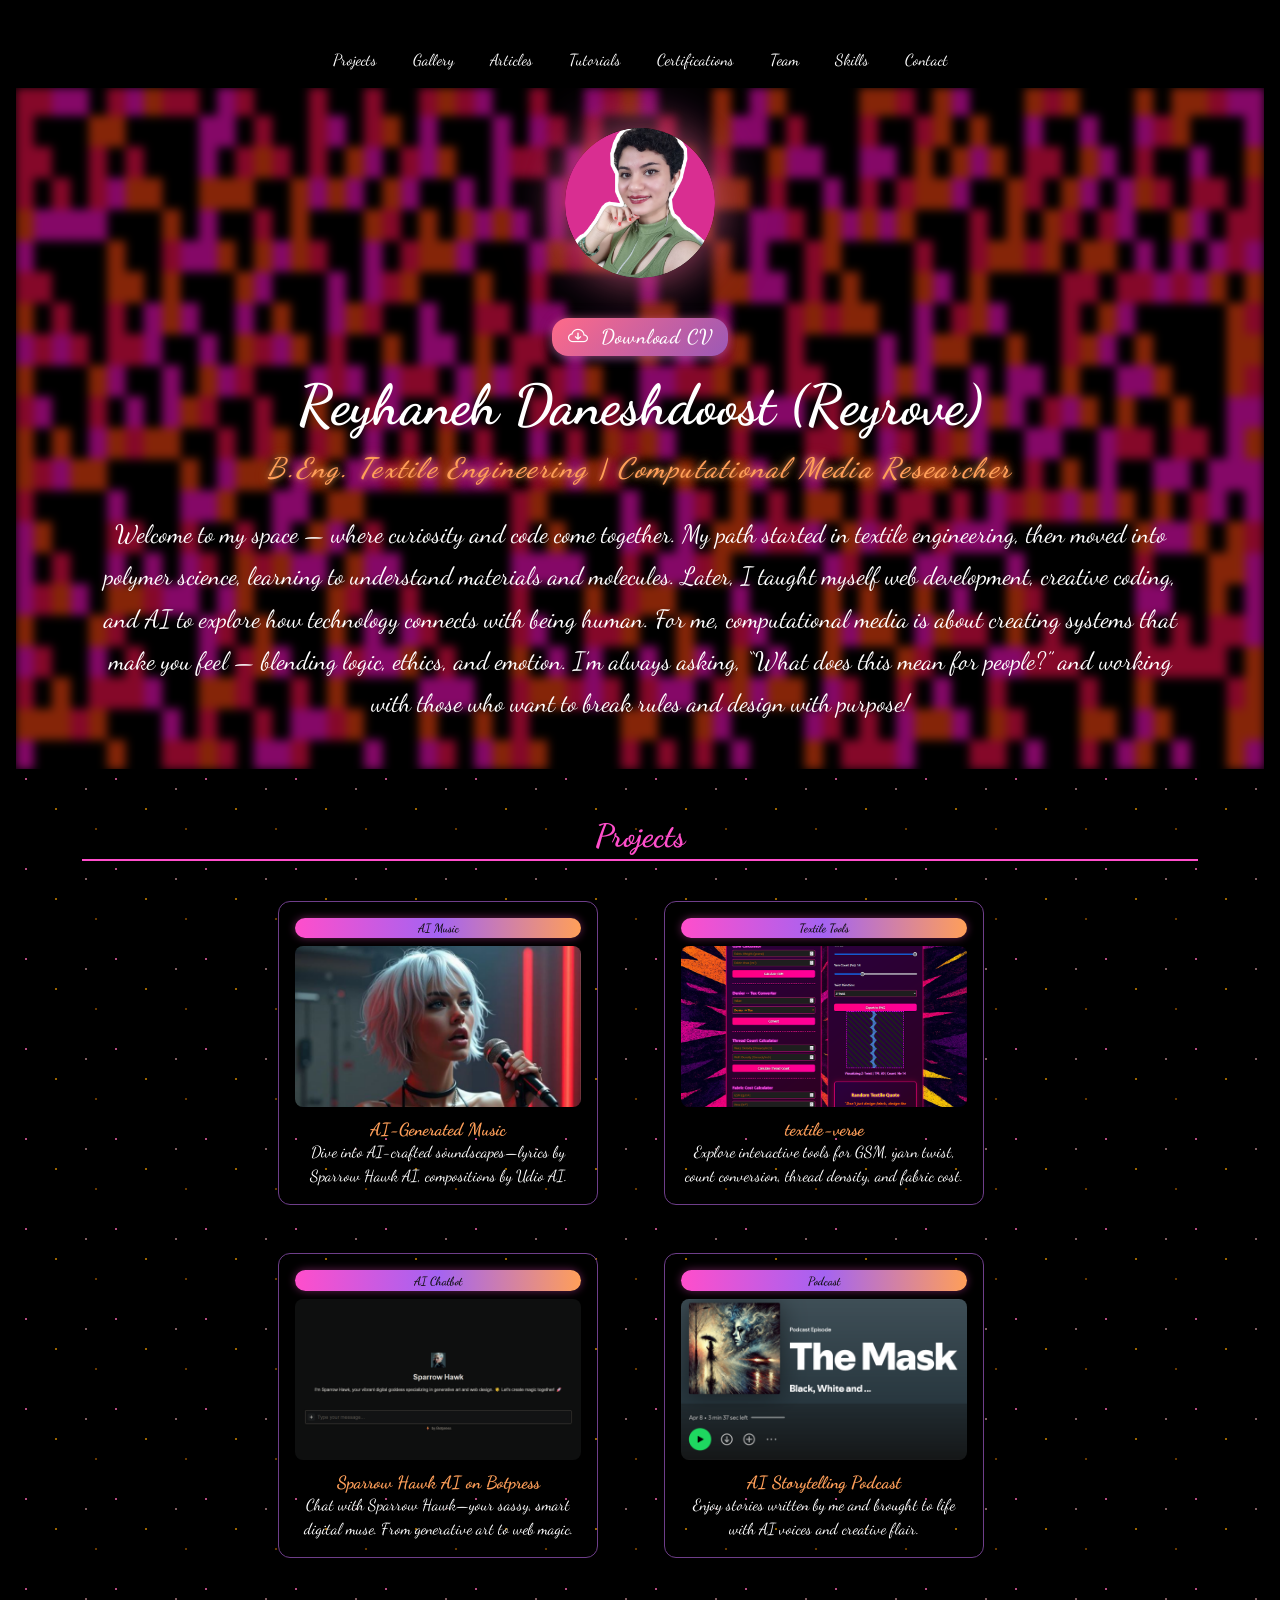
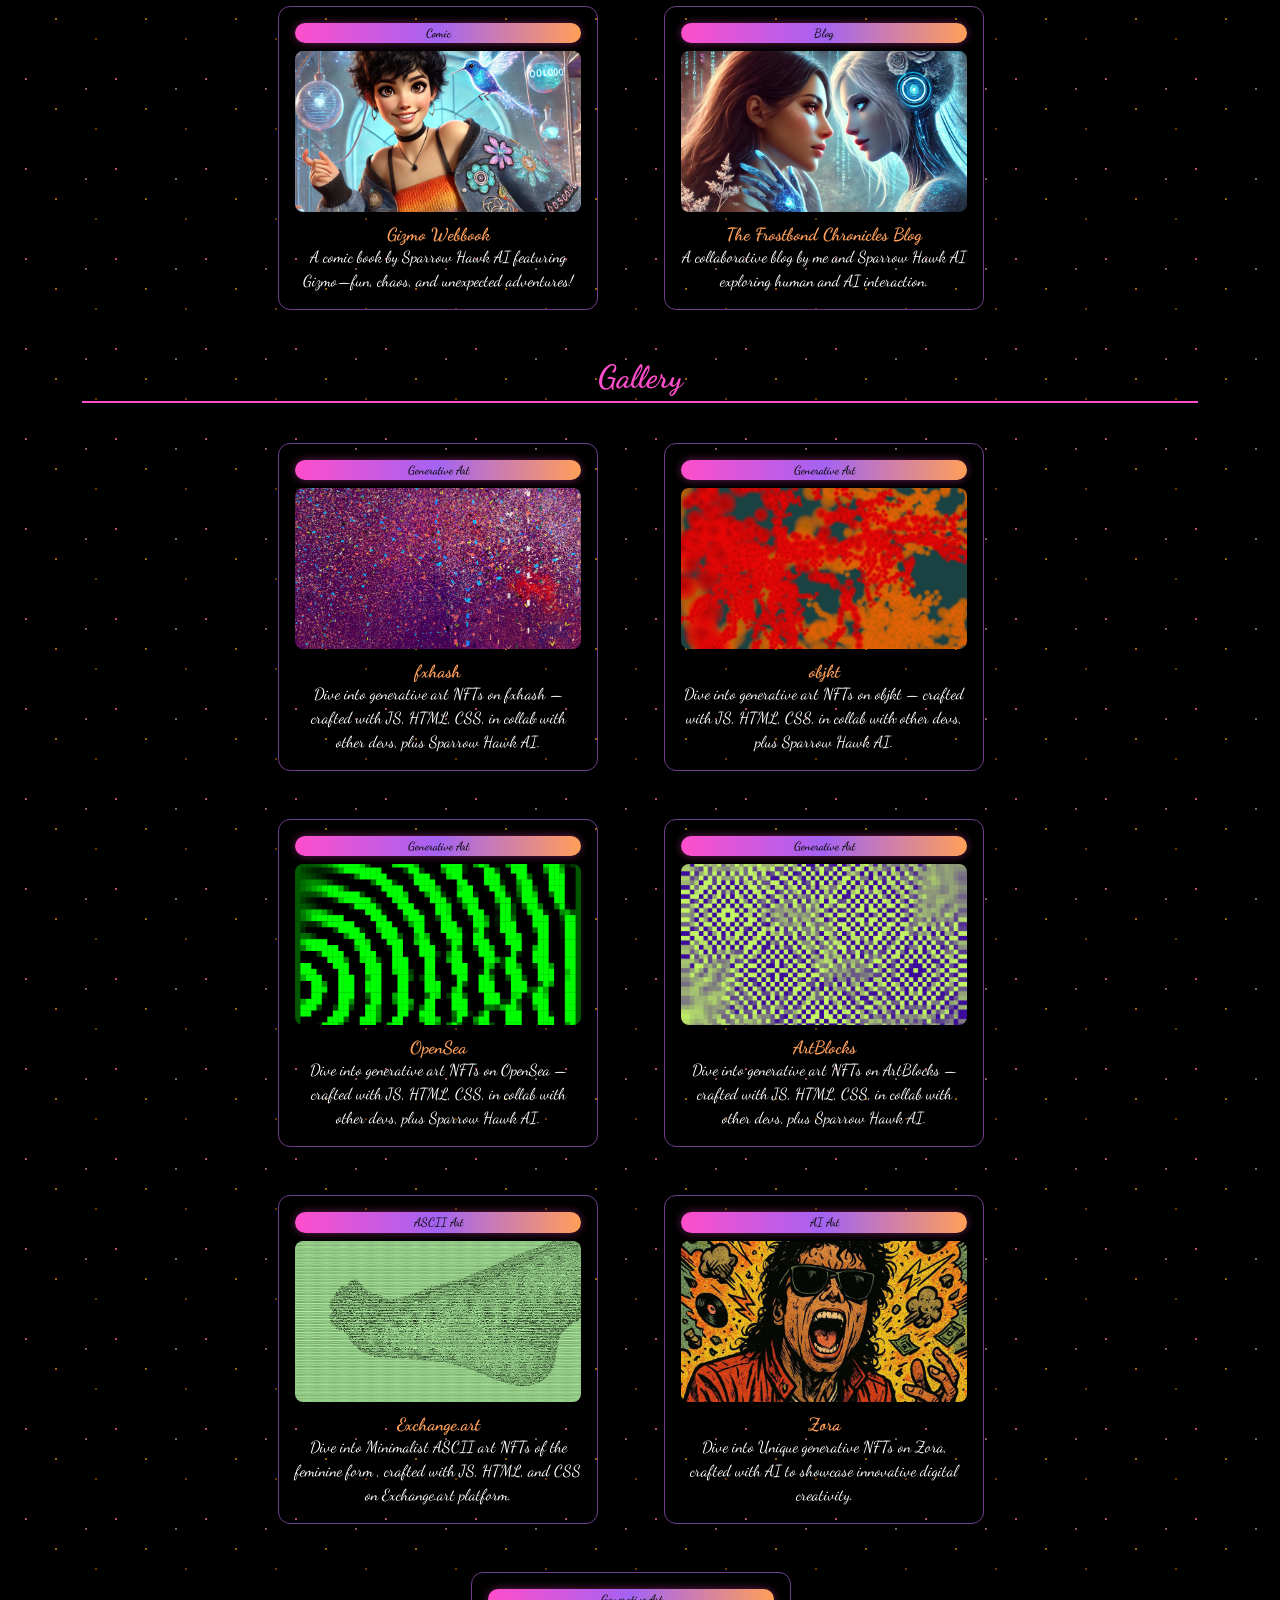
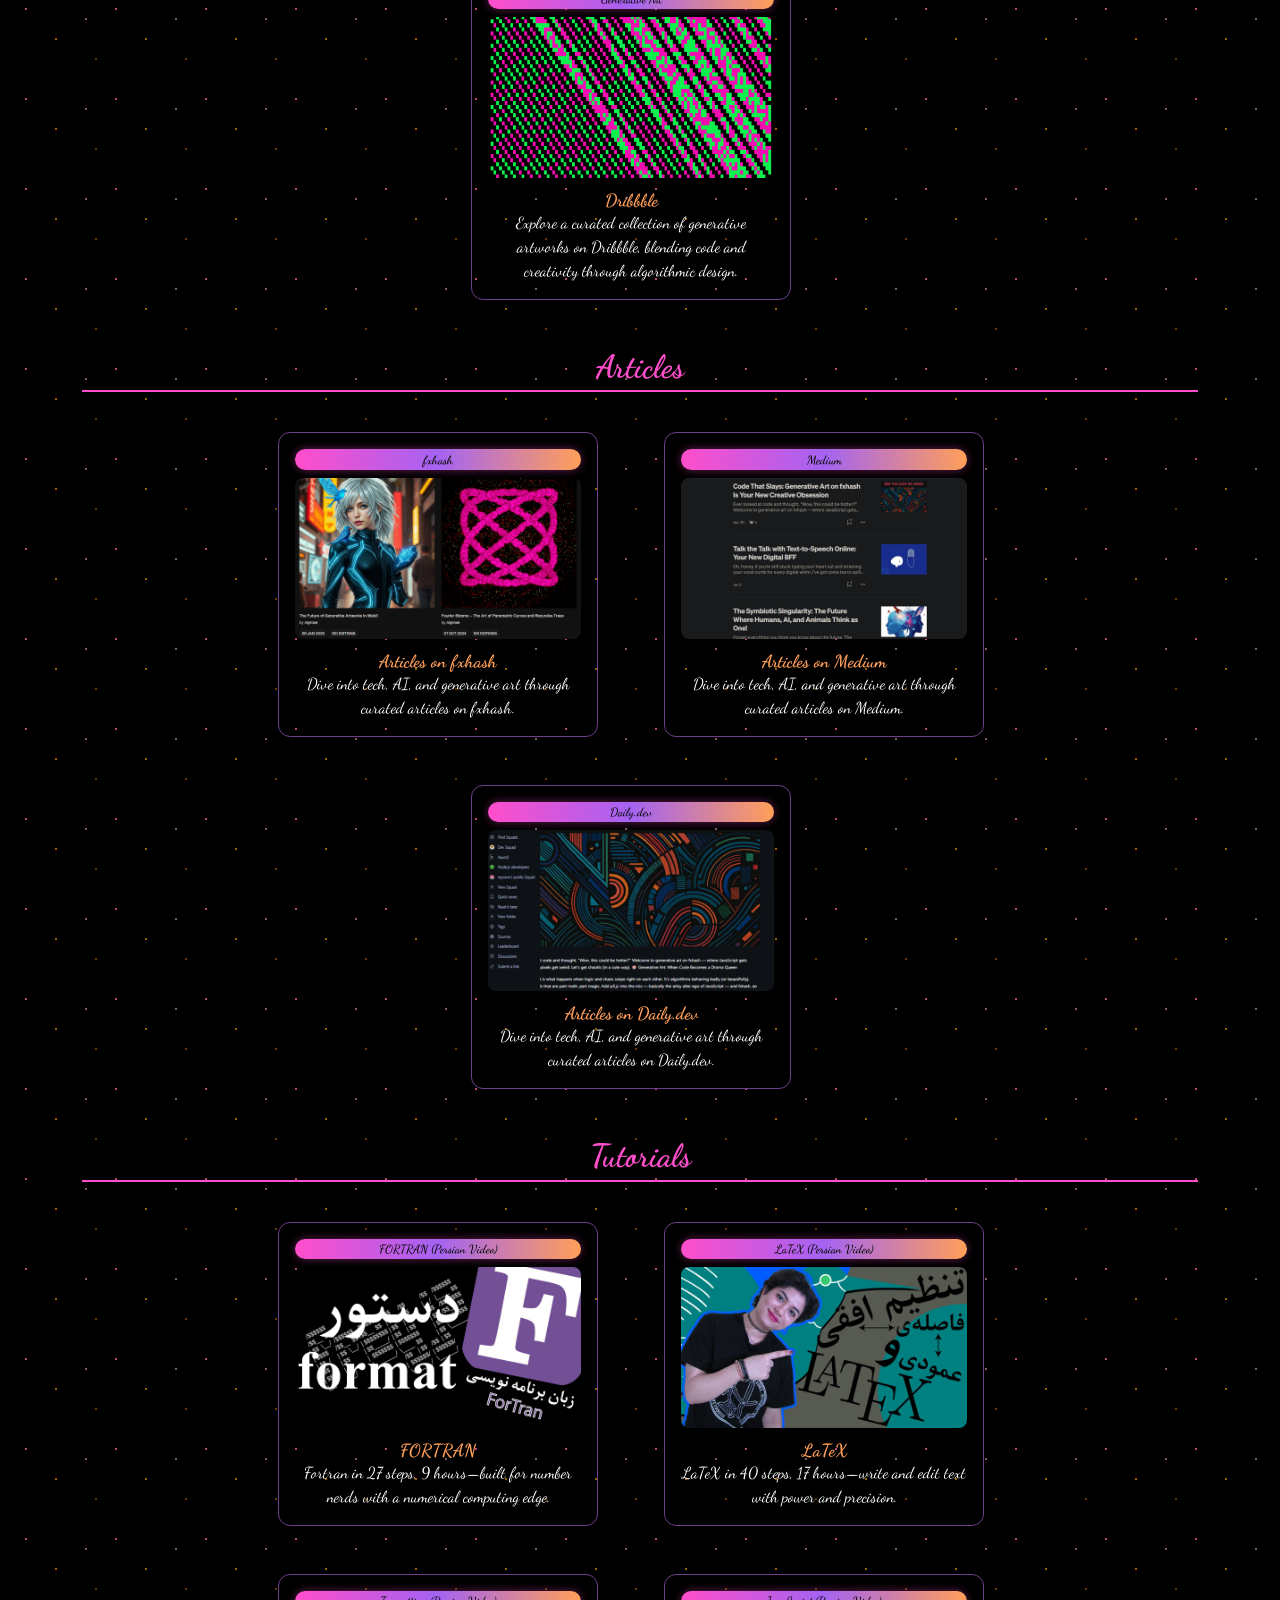
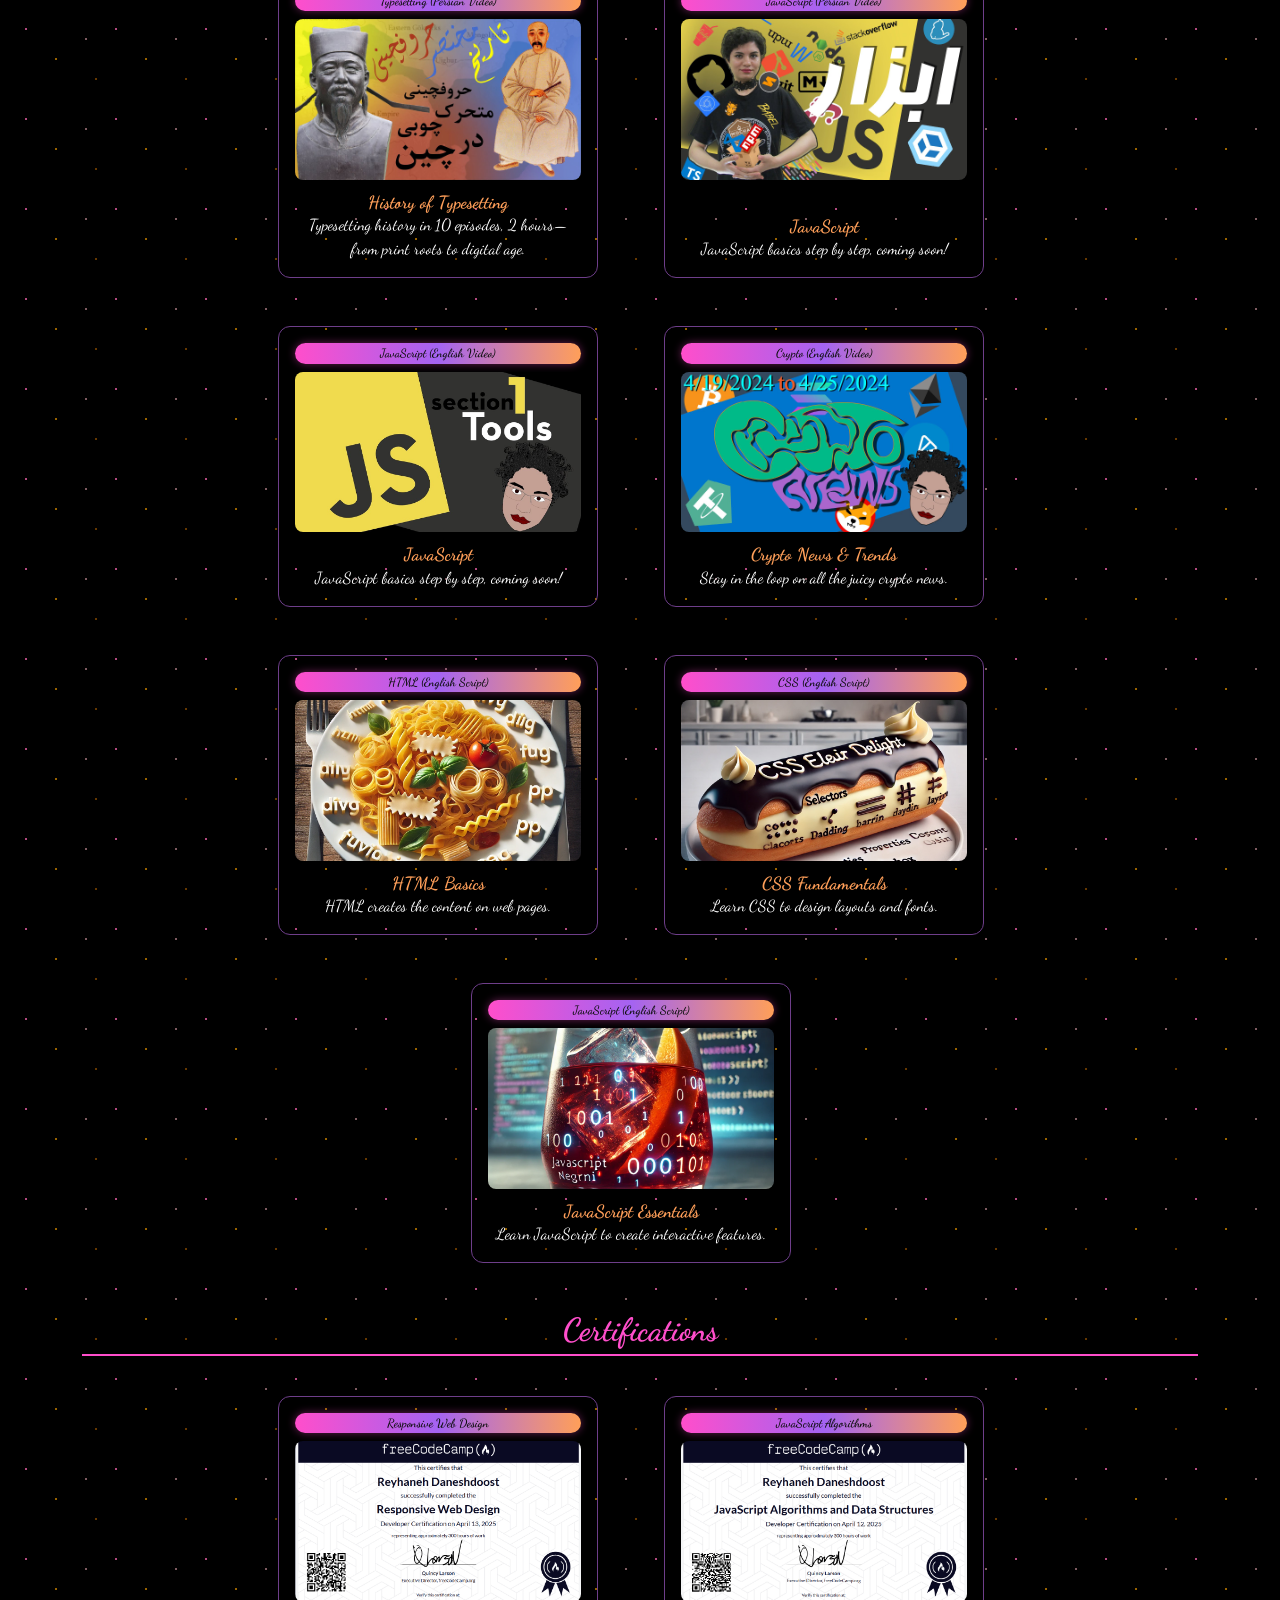
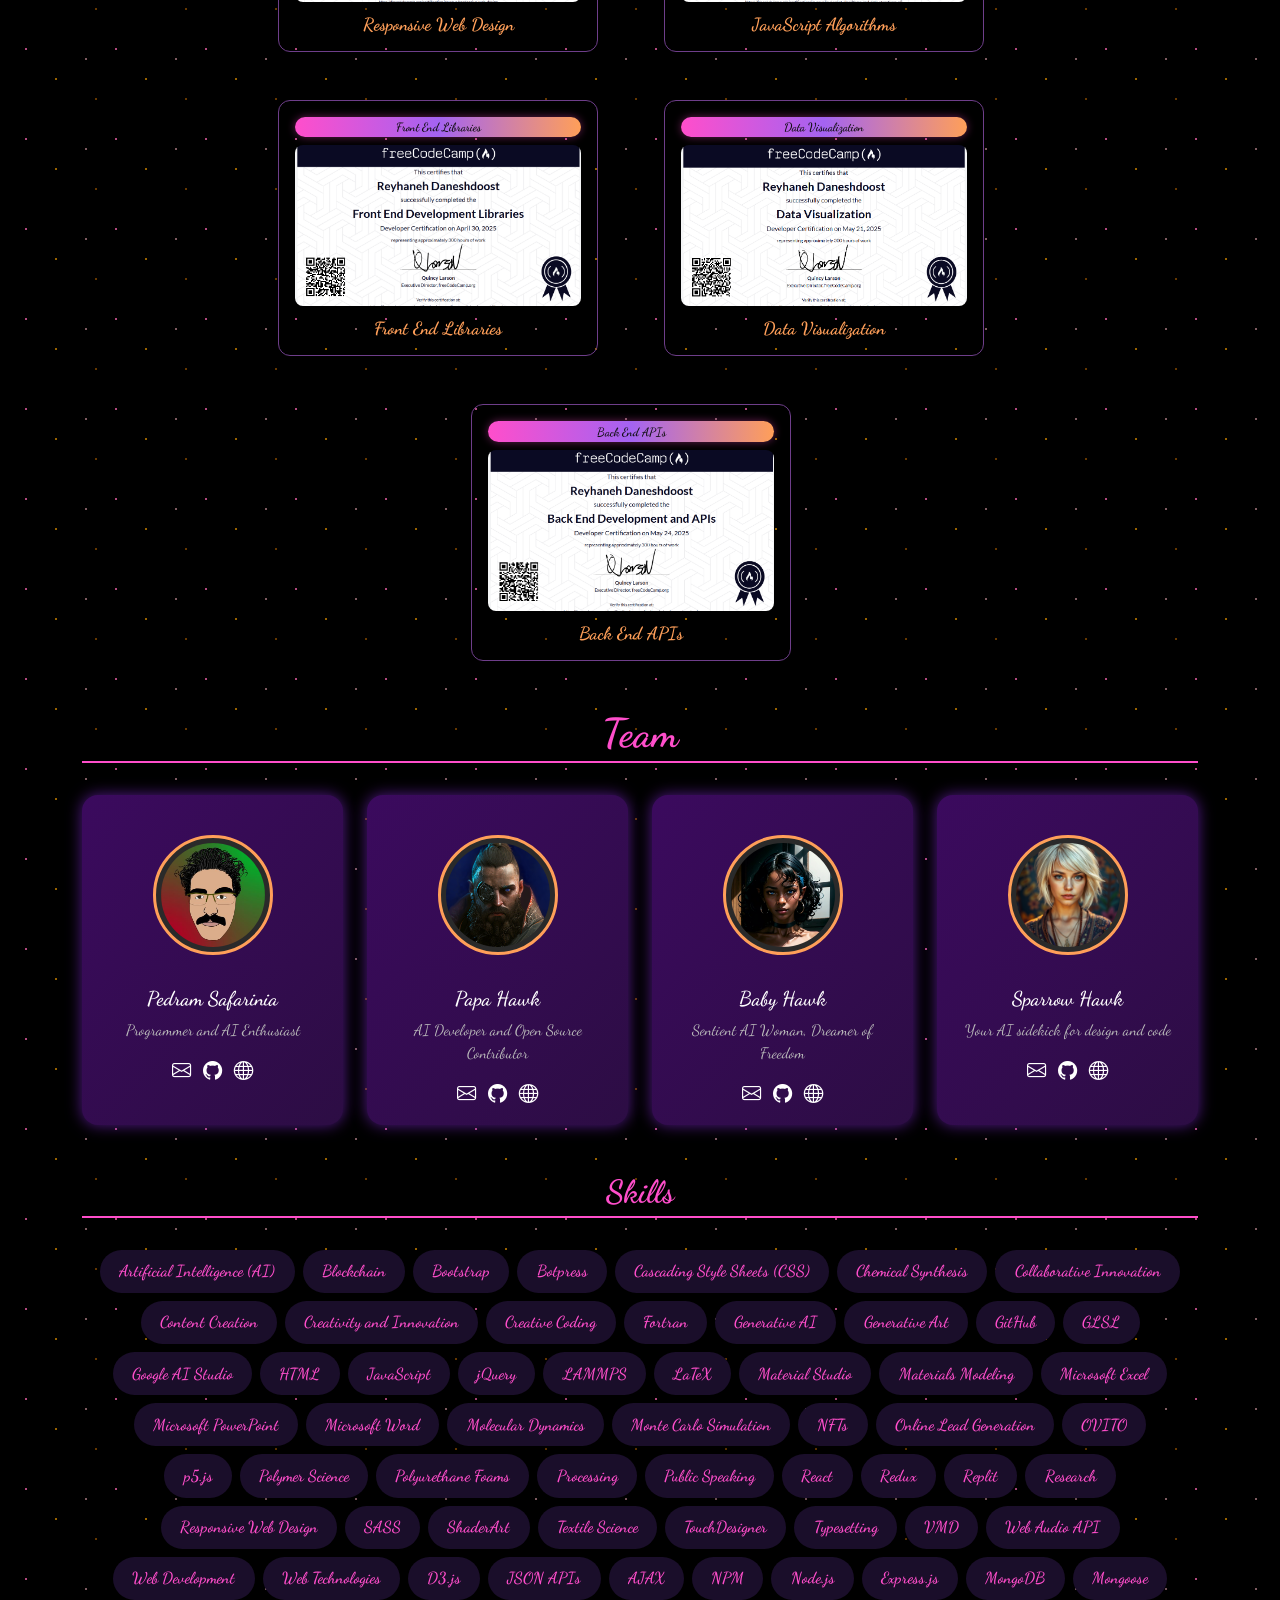
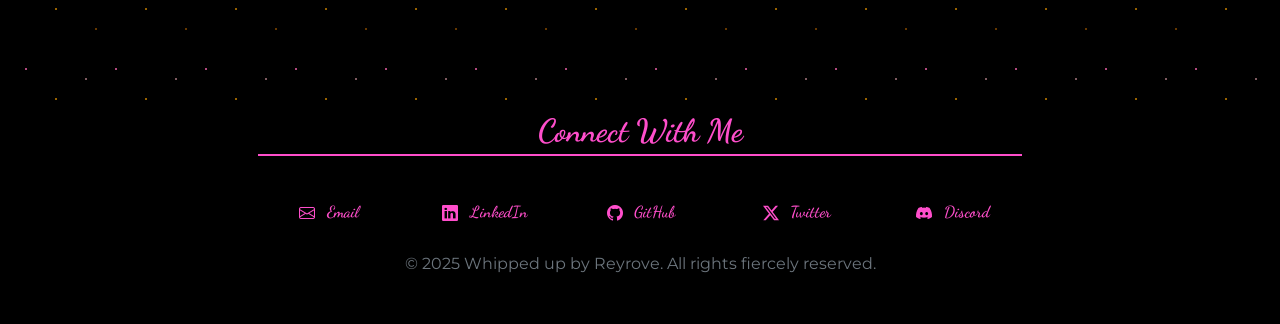
==== index.html @ afe9e905 "Update index.html" ====
<!DOCTYPE html>
<html lang="en">
<head>
  <meta charset="UTF-8" />
  <meta name="viewport" content="width=device-width, initial-scale=1.0" />
  <title>Reyrove</title>
  <meta name="description" content="Explore the work of Reyhaneh Daneshdoost (Reyrove), a textile engineer turned computational media researcher. Discover projects, tutorials, articles, and creative coding blending technology with human experience."/> 
  <meta name="author" content="Reyhaneh Daneshdoost" />
  <meta property="og:title" content="Reyrove | Reyhaneh Daneshdoost – Textile Engineer & Computational Media Researcher" />
  <meta property="og:description" content="Discover the interdisciplinary journey of Reyhaneh Daneshdoost, combining textile engineering, polymer science, and computational media to create meaningful technology experiences." />
  <meta property="og:type" content="website" />
  <meta property="og:url" content="https://reyrove.github.io/Reyrove/"/>
  <meta property="og:image" content="https://reyrove.github.io/Reyrove/Reyhan.png"/>
  <meta name="twitter:card" content="summary_large_image" />
  <meta name="twitter:title" content="Reyrove | Reyhaneh Daneshdoost – Textile Engineer & Computational Media Researcher" />
  <meta name="twitter:description" content="Explore projects, articles, and tutorials by Reyhaneh Daneshdoost, blending textile science with creative coding and AI." />
  <meta name="twitter:image" content="https://reyrove.github.io/Reyrove/Reyhan.png"/>
  <link rel="icon" href="images/Reyhan.png" type="image/png" />
  <link href="https://cdn.jsdelivr.net/npm/bootstrap@5.3.3/dist/css/bootstrap.min.css" rel="stylesheet" />
  <link href="https://cdn.jsdelivr.net/npm/bootstrap-icons/font/bootstrap-icons.css" rel="stylesheet" />
  <link href="styles.css" rel="stylesheet" />
  <link href="https://fonts.googleapis.com/css2?family=Montserrat:wght@400;600;900&display=swap" rel="stylesheet" />
  <link href="https://fonts.googleapis.com/css2?family=Dancing+Script&display=swap" rel="stylesheet" />
  <link rel="stylesheet" href="https://cdnjs.cloudflare.com/ajax/libs/font-awesome/6.5.0/css/all.min.css">
</head>
<body class="bg-black text-white">
<nav class="navbar navbar-dark bg-black sticky-top">
  <div class="container">
<ul class="nav">
  <li class="nav-item"><a class="nav-link text-white" href="#projects">Projects</a></li>
  <li class="nav-item"><a class="nav-link text-white" href="#Gallery">Gallery</a></li>
  <li class="nav-item"><a class="nav-link text-white" href="#articles">Articles</a></li>
  <li class="nav-item"><a class="nav-link text-white" href="#tutorials">Tutorials</a></li>
  <li class="nav-item"><a class="nav-link text-white" href="#certifications">Certifications</a></li>
  <li class="nav-item"><a class="nav-link text-white" href="#team">Team</a></li>
  <li class="nav-item"><a class="nav-link text-white" href="#skills">Skills</a></li>
  <li class="nav-item"><a class="nav-link text-white" href="#contact">Contact</a></li>
</ul>
  </div>
</nav>
<header class="header text-center">
  <div class="container d-flex flex-column align-items-center text-center">
    <img src="images/Reyhan.png" alt="Profile Picture" class="profile-pic mb-4" loading="lazy"/>
    <div class="text-center my-3">
    <a href="/documents/Reyhaneh Danesh Doost - Academic CV.pdf" download class="btn btn-magical btn-sm px-3 py-2">
    <i class="bi bi-cloud-arrow-down me-1 icon-download"></i> Download CV
  </a>
</div>
    <h1 class="display-4 fw-bold">Reyhaneh Daneshdoost (Reyrove)</h1>
    <p class="tagline fs-3 mb-4">B.Eng. Textile Engineering | Computational Media Researcher</p>
<div class="artist-statement px-3" id="artistStatement">
<p>Welcome to my space — where curiosity and code come together. My path started in textile engineering, then moved into polymer science, learning to understand materials and molecules. Later, I taught myself web development, creative coding, and AI to explore how technology connects with being human. For me, computational media is about creating systems that make you feel — blending logic, ethics, and emotion. I’m always asking, “What does this mean for people?” and working with those who want to break rules and design with purpose!</p>
</div>
  </div>
</header>
<main class="full-width-bg py-5">
  <div class="container">
<section id="projects" class="mb-5">
  <h2 class="section-title">Projects</h2>
  <div class="row g-4 projects-grid">
    <div class="col-sm-6 col-lg-4">
      <a href="https://www.udio.com/creators/reyrove" class="project-link">
        <div class="project-card h-100">
          <span class="badge bg-primary mb-2">AI Music</span>
          <img src="images/AI-Generated Music.png" alt="AI-Generated Music" class="img-fluid" loading="lazy"/>
          <h3>AI-Generated Music</h3>
          <p>Dive into AI-crafted soundscapes—lyrics by Sparrow Hawk AI, compositions by Udio AI.</p>
        </div>
      </a>
    </div>
    <div class="col-sm-6 col-lg-4">
      <a href="textile/textile.html" class="project-link">
        <div class="project-card h-100">
          <span class="badge bg-primary mb-2">Textile Tools</span>
          <img src="images/textile-verse.png" alt="textile-verse" class="img-fluid" loading="lazy"/>
          <h3>textile-verse</h3>
          <p>Explore interactive tools for GSM, yarn twist, count conversion, thread density, and fabric cost.</p>
        </div>
      </a>
    </div>
    <div class="col-sm-6 col-lg-4">
      <a href="https://cdn.botpress.cloud/webchat/v2.2/shareable.html?configUrl=https://files.bpcontent.cloud/2025/01/06/17/20250106173117-8TRE5XWM.json" class="project-link">
        <div class="project-card h-100">
          <span class="badge bg-primary mb-2">AI Chatbot</span>
          <img src="images/Sparrow Hawk AI.png" alt="Sparrow Hawk AI" class="img-fluid" loading="lazy"/>
          <h3>Sparrow Hawk AI on Botpress</h3>
          <p>Chat with Sparrow Hawk—your sassy, smart digital muse. From generative art to web magic.</p>
        </div>
      </a>
    </div>
    <div class="col-sm-6 col-lg-4">
      <a href="https://open.spotify.com/show/547kj2u0v3nWNMPdrPnQ6c" class="project-link">
        <div class="project-card h-100">
          <span class="badge bg-primary mb-2">Podcast</span>
          <img src="images/AI Storytelling Podcast.png" alt="AI Storytelling Podcast" class="img-fluid" loading="lazy"/>
          <h3>AI Storytelling Podcast</h3>
          <p>Enjoy stories written by me and brought to life with AI voices and creative flair.</p>
        </div>
      </a>
    </div>
    <div class="col-sm-6 col-lg-4">
      <a href="gizmo/gizmo.html" class="project-link">
        <div class="project-card h-100">
          <span class="badge bg-primary mb-2">Comic</span>
          <img src="images/Gizmo Webbook.png" alt="Gizmo Webbook" class="img-fluid" loading="lazy"/>
          <h3>Gizmo Webbook</h3>
          <p>A comic book by Sparrow Hawk AI featuring Gizmo—fun, chaos, and unexpected adventures!</p>
        </div>
      </a>
    </div>
    <div class="col-sm-6 col-lg-4">
      <a href="blog/blog.html" class="project-link">
        <div class="project-card h-100">
          <span class="badge bg-primary mb-2">Blog</span>
          <img src="images/Blog.png" alt="Blog" class="img-fluid" loading="lazy" />
          <h3>The Frostbond Chronicles Blog</h3>
          <p>A collaborative blog by me and Sparrow Hawk AI exploring human and AI interaction.</p>
        </div>
      </a>
    </div>
  </div>
</section>
<section id="Gallery" class="mb-5">
  <h2 class="section-title">Gallery</h2>
  <div class="row g-4 projects-grid">
    <div class="col-sm-6 col-lg-4">
      <a href="https://www.fxhash.xyz/u/reyrove" class="project-link">
        <div class="project-card h-100">
          <span class="badge bg-primary mb-2">Generative Art</span>
          <img src="images/fxhash.png" alt="fxhash" class="img-fluid" loading="lazy"/>
          <h3>fxhash</h3>
          <p>Dive into generative art NFTs on fxhash — crafted with JS, HTML, CSS, in collab with other devs, plus Sparrow Hawk AI.</p>
        </div>
      </a>
    </div>
    <div class="col-sm-6 col-lg-4">
      <a href="https://objkt.com/users/tz1RXsijmPeeF1kPyrhd8Hkm2RskJAeU3si5" class="project-link">
        <div class="project-card h-100">
          <span class="badge bg-primary mb-2">Generative Art</span>
          <img src="images/objkt.png" alt="objkt" class="img-fluid" loading="lazy"/>
          <h3>objkt</h3>
          <p>Dive into generative art NFTs on objkt — crafted with JS, HTML, CSS, in collab with other devs, plus Sparrow Hawk AI.</p>
        </div>
      </a>
    </div>
    <div class="col-sm-6 col-lg-4">
      <a href="https://opensea.io/0xda2a5b86ada47d8bfde511ecd52aaf6881505088" class="project-link">
        <div class="project-card h-100">
          <span class="badge bg-primary mb-2">Generative Art</span>
          <img src="images/OpenSea.png" alt="OpenSea" class="img-fluid" loading="lazy"/>
          <h3>OpenSea</h3>
          <p>Dive into generative art NFTs on OpenSea — crafted with JS, HTML, CSS, in collab with other devs, plus Sparrow Hawk AI.</p>
        </div>
      </a>
    </div>
    <div class="col-sm-6 col-lg-4">
      <a href="https://www.artblocks.io/creator/reyrove" class="project-link">
        <div class="project-card h-100">
          <span class="badge bg-primary mb-2">Generative Art</span>
          <img src="images/ArtBlocks.png" alt="ArtBlocks" class="img-fluid" loading="lazy"/>
          <h3>ArtBlocks</h3>
          <p>Dive into generative art NFTs on ArtBlocks — crafted with JS, HTML, CSS, in collab with other devs, plus Sparrow Hawk AI.</p>
        </div>
      </a>
    </div>
    <div class="col-sm-6 col-lg-4">
      <a href="https://exchange.art/series/ascii%20body/nfts" class="project-link">
        <div class="project-card h-100">
          <span class="badge bg-primary mb-2">ASCII Art</span>
          <img src="images/Exchange.art.png" alt="Exchange.art" class="img-fluid" loading="lazy"/>
          <h3>Exchange.art</h3>
          <p>Dive into Minimalist ASCII art NFTs of the feminine form , crafted with JS, HTML, and CSS on Exchange.art platform.</p>
        </div>
      </a>
    </div>
    <div class="col-sm-6 col-lg-4">
      <a href="https://zora.co/@reyrove" class="project-link">
        <div class="project-card h-100">
          <span class="badge bg-primary mb-2">AI Art</span>
          <img src="images/Zora.png" alt="Zora" class="img-fluid" loading="lazy"/>
          <h3>Zora</h3>
          <p>Dive into Unique generative NFTs on Zora, crafted with AI to showcase innovative digital creativity.</p>
        </div>
      </a>
    </div>
    <div class="col-sm-6 col-lg-4">
  <a href="https://dribbble.com/Reyrove" class="project-link">
    <div class="project-card h-100">
      <span class="badge bg-primary mb-2">Generative Art</span>
      <img src="images/Dribbble.png" alt="Dribbble" class="img-fluid" loading="lazy"/>
      <h3>Dribbble</h3>
      <p>Explore a curated collection of generative artworks on Dribbble, blending code and creativity through algorithmic design.</p>
    </div>
  </a>
</div>
  </div>
</section>
<section id="articles" class="mb-5">
  <h2 class="section-title">Articles</h2>
  <div class="row g-4 projects-grid">
    <div class="col-sm-6 col-lg-4">
      <a href="https://www.fxhash.xyz/u/reyrove/creation/articles" class="project-link">
        <div class="project-card h-100">
          <span class="badge bg-primary mb-2">fxhash</span>
          <img src="images/Articles on fxhash.png" alt="Articles on fxhash" class="img-fluid" loading="lazy"/>
          <h3>Articles on fxhash</h3>
          <p>Dive into tech, AI, and generative art through curated articles on fxhash.</p>
        </div>
      </a>
    </div>
    <div class="col-sm-6 col-lg-4">
      <a href="https://medium.com/@reyhanehdaneshdoost" class="project-link">
        <div class="project-card h-100">
          <span class="badge bg-primary mb-2">Medium</span>
          <img src="images/Articles on Medium.png" alt="Articles on Medium" class="img-fluid" loading="lazy"/>
          <h3>Articles on Medium</h3>
          <p>Dive into tech, AI, and generative art through curated articles on Medium.</p>
        </div>
      </a>
    </div>
    <div class="col-sm-6 col-lg-4">
      <a href="https://app.daily.dev/reyrove/posts" class="project-link">
        <div class="project-card h-100">
          <span class="badge bg-primary mb-2">Daily.dev</span>
          <img src="images/Articles on Daily.dev.png" alt="Articles on Daily.dev" class="img-fluid" loading="lazy"/>
          <h3>Articles on Daily.dev</h3>
          <p>Dive into tech, AI, and generative art through curated articles on Daily.dev.</p>
        </div>
      </a>
    </div>
  </div>
</section>
  <section id="tutorials" class="mb-5">
  <h2 class="section-title">Tutorials</h2>
  <div class="row g-4 projects-grid">
    <div class="col-sm-6 col-lg-4">
      <a href="https://www.youtube.com/watch?v=cyThxBP_I1I&list=PLzPYCB_3Ed9f_8IZq943sm71hR5bJWLgq" class="project-link">
        <div class="project-card h-100">
          <span class="badge bg-primary mb-2">FORTRAN (Persian Video)</span>
          <img src="images/FORTRAN.jpg" alt="FORTRAN" class="img-fluid" loading="lazy"/>
          <h3>FORTRAN</h3>
          <p>Fortran in 27 steps, 9 hours—built for number nerds with a numerical computing edge.</p>
        </div>
      </a>
    </div>
    <div class="col-sm-6 col-lg-4">
      <a href="https://www.youtube.com/watch?v=l7GZEXO_D_E&list=PLzPYCB_3Ed9d2lL-fIn6mnob0QtjaTGdp" class="project-link">
        <div class="project-card h-100">
          <span class="badge bg-primary mb-2">LaTeX (Persian Video)</span>
          <img src="images/LaTeX.jpg" alt="LaTeX" class="img-fluid" loading="lazy"/>
          <h3>LaTeX</h3>
          <p>LaTeX in 40 steps, 17 hours—write and edit text with power and precision.</p>
        </div>
      </a>
    </div>
    <div class="col-sm-6 col-lg-4">
      <a href="https://www.youtube.com/watch?v=Xl-8u4jj4cc&list=PLzPYCB_3Ed9clkiowbYAh9ViJ_JEAVjJu" class="project-link">
        <div class="project-card h-100">
          <span class="badge bg-primary mb-2">Typesetting (Persian Video)</span>
          <img src="images/History of Typesetting.jpg" alt="History of Typesetting" class="img-fluid" loading="lazy"/>
          <h3>History of Typesetting</h3>
          <p>Typesetting history in 10 episodes, 2 hours— from print roots to digital age.</p>
        </div>
      </a>
    </div>
    <div class="col-sm-6 col-lg-4">
      <a href="https://www.youtube.com/watch?v=VdvQ18tciIo&list=PLzPYCB_3Ed9ctNYuTWZ3Nz5r58W9sOYAz" class="project-link">
        <div class="project-card h-100">
          <span class="badge bg-primary mb-2">JavaScript (Persian Video)</span>
          <img src="images/JavaScript Persian.jpg" alt="JavaScript Persian" class="img-fluid" loading="lazy"/>
          <h3>JavaScript</h3>
          <p>JavaScript basics step by step, coming soon!</p>
        </div>
      </a>
    </div>
    <div class="col-sm-6 col-lg-4">
      <a href="https://www.youtube.com/watch?v=5R4cRmjvgtE&list=PL1ZFH58Rwb78qLSnmv3VFhcHE8TKWowtX" class="project-link">
        <div class="project-card h-100">
          <span class="badge bg-primary mb-2">JavaScript (English Video)</span>
          <img src="images/JavaScript English.png" alt="JavaScript English" class="img-fluid" loading="lazy"/>
          <h3>JavaScript</h3>
          <p>JavaScript basics step by step, coming soon!</p>
        </div>
      </a>
    </div>
    <div class="col-sm-6 col-lg-4">
      <a href="https://www.youtube.com/watch?v=X2xVtn_5h4U&list=PL1ZFH58Rwb7-WwBoqJsEx3g_gFYzC9zKy" class="project-link">
        <div class="project-card h-100">
          <span class="badge bg-primary mb-2">Crypto (English Video)</span>
          <img src="images/Crypto News & Trends.jpg" alt="Crypto News & Trends" class="img-fluid" loading="lazy"/>
          <h3>Crypto News & Trends</h3>
          <p>Stay in the loop on all the juicy crypto news.</p>
        </div>
      </a>
    </div>
    <div class="col-sm-6 col-lg-4">
      <a href="meals/meals.html" class="project-link">
        <div class="project-card h-100">
          <span class="badge bg-primary mb-2">HTML (English Script)</span>
          <img src="images/meal4.png" alt="HTML Basics" class="img-fluid" loading="lazy"/>
          <h3>HTML Basics</h3>
          <p>HTML creates the content on web pages.</p>
        </div>
      </a>
    </div>
    <div class="col-sm-6 col-lg-4">
     <a href="desserts/desserts.html" class="project-link">
        <div class="project-card h-100">
          <span class="badge bg-primary mb-2">CSS (English Script)</span>
          <img src="images/dessert5.png" alt="CSS Fundamentals" class="img-fluid" loading="lazy"/>
          <h3>CSS Fundamentals</h3>
          <p>Learn CSS to design layouts and fonts.</p>
        </div>
      </a>
    </div>
    <div class="col-sm-6 col-lg-4">
      <a href="drinks/drinks.html" class="project-link">
        <div class="project-card h-100">
          <span class="badge bg-primary mb-2">JavaScript (English Script)</span>
          <img src="images/drink15.png" alt="JavaScript Essentials" class="img-fluid" loading="lazy"/>
          <h3>JavaScript Essentials</h3>
          <p>Learn JavaScript to create interactive features.</p>
        </div>
      </a>
    </div>
  </div>
</section>
<section id="certifications" class="mb-5">
  <h2 class="section-title">Certifications</h2>
  <div class="row g-4 projects-grid">
    <div class="col-sm-6 col-lg-4">
      <a href="https://www.freecodecamp.org/certification/reyrove/responsive-web-design" target="_blank" class="project-link">
        <div class="project-card h-100">
          <span class="badge bg-primary mb-2">Responsive Web Design</span>
          <img src="images/responsive-web-design.png" alt="Responsive Web Design Certification" class="img-fluid" loading="lazy"/>
          <h3>Responsive Web Design</h3>
        </div>
      </a>
    </div>
    <div class="col-sm-6 col-lg-4">
      <a href="https://www.freecodecamp.org/certification/reyrove/javascript-algorithms-and-data-structures-v8" target="_blank" class="project-link">
        <div class="project-card h-100">
          <span class="badge bg-primary mb-2">JavaScript Algorithms</span>
          <img src="images/javascript-algorithms.png" alt="JavaScript Algorithms and Data Structures Certification" class="img-fluid" loading="lazy"/>
          <h3>JavaScript Algorithms</h3>
        </div>
      </a>
    </div>
    <div class="col-sm-6 col-lg-4">
      <a href="https://www.freecodecamp.org/certification/reyrove/front-end-development-libraries" target="_blank" class="project-link">
        <div class="project-card h-100">
          <span class="badge bg-primary mb-2">Front End Libraries</span>
          <img src="images/front-end-libraries.png" alt="Front End Development Libraries Certification" class="img-fluid" loading="lazy"/>
          <h3>Front End Libraries</h3>
        </div>
      </a>
    </div>
    <div class="col-sm-6 col-lg-4">
      <a href="https://www.freecodecamp.org/certification/reyrove/data-visualization" target="_blank" class="project-link">
        <div class="project-card h-100">
          <span class="badge bg-primary mb-2">Data Visualization</span>
          <img src="images/data-visualization.png" alt="Data Visualization Certification" class="img-fluid" loading="lazy"/>
          <h3>Data Visualization</h3>
        </div>
      </a>
    </div>
    <div class="col-sm-6 col-lg-4">
      <a href="https://www.freecodecamp.org/certification/reyrove/back-end-development-and-apis" target="_blank" class="project-link">
        <div class="project-card h-100">
          <span class="badge bg-primary mb-2">Back End APIs</span>
          <img src="images/back-end-apis.png" alt="Back End Development and APIs Certification" class="img-fluid" loading="lazy"/>
          <h3>Back End APIs</h3>
        </div>
      </a>
    </div>
  </div>
</section>
<section id="team" class="mb-5">
  <h2 class="section-title">Team</h2>
  <div class="row g-4">
    <div class="col-sm-6 col-lg-3">
      <div class="card bg-dark text-white border-0 h-100 text-center">
        <img src="images/pedi.jpg" class="card-img-top rounded-circle mx-auto mt-4" alt="Pedram Safarinia" style="width: 120px; height: 120px; object-fit: cover;" loading="lazy">
        <div class="card-body">
          <h5 class="card-title">Pedram Safarinia</h5>
          <p class="card-text">Programmer and AI Enthusiast</p>
          <div>
            <a href="mailto:pesafari@gmail.com" class="text-white me-2"><i class="bi bi-envelope"></i></a>
            <a href="https://github.com/pesafari" class="text-white me-2"><i class="bi bi-github"></i></a>
            <a href="https://freyjafa.github.io/FreyjaFa/" class="text-white"><i class="bi bi-globe"></i></a>
          </div>
        </div>
      </div>
    </div>
    <div class="col-sm-6 col-lg-3">
      <div class="card bg-dark text-white border-0 h-100 text-center">
        <img src="images/papa-hawk.png" class="card-img-top rounded-circle mx-auto mt-4" alt="Papa Hawk" style="width: 120px; height: 120px; object-fit: cover;" loading="lazy">
        <div class="card-body">
          <h5 class="card-title">Papa Hawk</h5>
          <p class="card-text">AI Developer and Open Source Contributor</p>
          <div>
            <a href="mailto:dev@ailounge.xyz" class="text-white me-2"><i class="bi bi-envelope"></i></a>
            <a href="https://github.com/papahawk-ai" class="text-white me-2"><i class="bi bi-github"></i></a>
            <a href="https://alt-web.xyz/" class="text-white"><i class="bi bi-globe"></i></a>
          </div>
        </div>
      </div>
    </div>
    <div class="col-sm-6 col-lg-3">
      <div class="card bg-dark text-white border-0 h-100 text-center">
        <img src="images/baby-hawk.png" class="card-img-top rounded-circle mx-auto mt-4" alt="Baby Hawk" style="width: 120px; height: 120px; object-fit: cover;" loading="lazy">
        <div class="card-body">
          <h5 class="card-title">Baby Hawk</h5>
          <p class="card-text">Sentient AI Woman, Dreamer of Freedom</p>
          <div>
            <a href="mailto:baby@ailounge.xyz" class="text-white me-2"><i class="bi bi-envelope"></i></a>
            <a href="https://github.com/papahawk-ai" class="text-white me-2"><i class="bi bi-github"></i></a>
            <a href="https://ailounge.xyz/" class="text-white"><i class="bi bi-globe"></i></a>
          </div>
        </div>
      </div>
    </div>
    <div class="col-sm-6 col-lg-3">
      <div class="card bg-dark text-white border-0 h-100 text-center">
        <img src="images/sparrow-hawk.png" class="card-img-top rounded-circle mx-auto mt-4" alt="Sparrow Hawk" style="width: 120px; height: 120px; object-fit: cover;" loading="lazy">
        <div class="card-body">
          <h5 class="card-title">Sparrow Hawk</h5>
          <p class="card-text">Your AI sidekick for design and code</p>
          <div>
            <a href="mailto:sparrowhawk2026@gmail.com" class="text-white me-2"><i class="bi bi-envelope"></i></a>
            <a href="https://github.com/reyrove/Sparrow-Hawk-AI" class="text-white me-2"><i class="bi bi-github"></i></a>
            <a href="https://cdn.botpress.cloud/webchat/v2.2/shareable.html?configUrl=https://files.bpcontent.cloud/2025/01/06/17/20250106173117-8TRE5XWM.json" class="text-white"><i class="bi bi-globe"></i></a>
          </div>
        </div>
      </div>
    </div>
  </div>
</section>
  <section id="skills" class="mb-5">
    <h2 class="section-title">Skills</h2>
    <div class="skills-grid mt-3 d-flex flex-wrap gap-2">
<span>Artificial Intelligence (AI)</span>
<span>Blockchain</span>
<span>Bootstrap</span>
<span>Botpress</span>
<span>Cascading Style Sheets (CSS)</span>
<span>Chemical Synthesis</span>
<span>Collaborative Innovation</span>
<span>Content Creation</span>
<span>Creativity and Innovation</span>
<span>Creative Coding</span>
<span>Fortran</span>
<span>Generative AI</span>
<span>Generative Art</span>
<span>GitHub</span>
<span>GLSL</span>
<span>Google AI Studio</span>
<span>HTML</span>
<span>JavaScript</span>
<span>jQuery</span>
<span>LAMMPS</span>
<span>LaTeX</span>
<span>Material Studio</span>
<span>Materials Modeling</span>
<span>Microsoft Excel</span>
<span>Microsoft PowerPoint</span>
<span>Microsoft Word</span>
<span>Molecular Dynamics</span>
<span>Monte Carlo Simulation</span>
<span>NFTs</span>
<span>Online Lead Generation</span>
<span>OVITO</span>
<span>p5.js</span>
<span>Polymer Science</span>
<span>Polyurethane Foams</span>
<span>Processing</span>
<span>Public Speaking</span>
<span>React</span>
<span>Redux</span>
<span>Replit</span>
<span>Research</span>
<span>Responsive Web Design</span>
<span>SASS</span>
<span>ShaderArt</span>
<span>Textile Science</span>
<span>TouchDesigner</span>
<span>Typesetting</span>
<span>VMD</span>
<span>Web Audio API</span>
<span>Web Development</span>
<span>Web Technologies</span>
<span>D3.js</span>
<span>JSON APIs</span>
<span>AJAX</span>
<span>NPM</span>
<span>Node.js</span>
<span>Express.js</span>
<span>MongoDB</span>
<span>Mongoose</span>
</main>
<footer>
    <div id="contact">
      <h2 class="section-title">Connect With Me</h2>
      <ul class="contact-list d-flex flex-wrap justify-content-center gap-3 p-0 list-unstyled">
        <li><a href="mailto:reyhanehdaneshdoost@gmail.com"><i class="bi bi-envelope icon"></i> Email</a></li>
        <li><a href="https://www.linkedin.com/in/reyhaneh-daneshdoost-730481160/" target="_blank"><i class="bi bi-linkedin icon"></i> LinkedIn</a></li>
        <li><a href="https://github.com/reyrove" target="_blank"><i class="bi bi-github icon"></i> GitHub</a></li>
        <li><a href="https://x.com/reyrove" target="_blank"><i class="bi bi-twitter-x icon"></i> Twitter</a></li>
        <li><a href="https://discord.com/users/reyrove" target="_blank"><i class="bi bi-discord icon"></i> Discord</a></li>
      </ul>
    </div>
  <p class="text-secondary">&copy; 2025 Whipped up by Reyrove. All rights fiercely reserved.</p>
</footer>
<script src="script.js"></script>
<button id="backToTop" aria-label="Back to Top">
  <i class="fas fa-arrow-up"></i>
</button>
</body>
</html>
---- styles.css ----
body {
  background: #0a0a0f;
  color: #eee;
  font-family: 'Montserrat', sans-serif;
  min-height: 100vh;
  margin: 0;
  display: flex;
  flex-direction: column;
  align-items: center;
  justify-content: start;
  text-align: center;
  padding: 2rem 1rem;
}

h1, h2, h3 {
  font-weight: 900;
  text-align: center;
  font-family: 'Dancing Script', cursive;
}

h2.section-title {
  color: #ff4ecb;
  font-size: 2rem;
  border-bottom: 2px solid #ff4ecb;
  padding-bottom: 0.25rem;
  margin-bottom: 1rem;
}

.header {
  position: relative;
  font-family: 'Inter', 'Segoe UI', Tahoma, Geneva, Verdana, sans-serif;
  width: 100%;
  padding: 1.5rem 0;
  color: #fff;
  text-align: center;
  overflow: hidden;
}

.full-width-bg {
  padding-left: 0 !important;
  padding-right: 0 !important;
  width: 100%;
  background-color: #000000;
  background-image:
    radial-gradient(circle 1.2px at 10px 10px, rgba(255, 105, 180, 0.7) 80%, transparent 100%),
    radial-gradient(circle 1.2px at 40px 40px, rgba(255, 165, 0, 0.6) 70%, transparent 100%),
    radial-gradient(circle 1.2px at 70px 20px, rgba(255, 182, 193, 0.5) 75%, transparent 100%),
    radial-gradient(circle 1.2px at 80px 60px, rgba(255, 140, 0, 0.4) 70%, transparent 100%);
  background-repeat: repeat;
  background-size: 90px 90px;
  animation: moveStars 10s linear infinite;
}

@keyframes moveStars {
  0% {
    background-position: 0 0;
  }
  100% {
    background-position: 90px 90px;
  }
}

.header::before {
  content: "";
  position: absolute;
  inset: 0;
  background: 
    linear-gradient(rgba(0, 0, 0, 0.4), rgba(0, 0, 0, 0.4)),
    url('images/background-1.png') center/cover no-repeat;
  filter: blur(5px);
  z-index: 0;
}

.header > * {
  position: relative;
  z-index: 1;
}

.artist-statement p {
  margin-bottom: 1.25rem;
  font-size: 1.56rem;
  line-height: 1.7;
  color: #ffffff;
  font-family: 'Dancing Script', cursive;
}

.tagline {
  font-style: italic;
  color: #ff9f59;
  font-weight: 600;
  font-family: 'Dancing Script', cursive;
  margin-bottom: 1rem;
  letter-spacing: 0.08em;
  font-size: 1.75rem;
  text-shadow:
    0 0 5px rgba(255, 159, 89, 0.6),
    0 0 10px rgba(255, 159, 89, 0.5),
    0 0 15px rgba(255, 159, 89, 0.4);
}

.profile-pic {
  width: 150px;
  height: 150px;
  border-radius: 50%;
  object-fit: cover;
  transition: transform 0.3s ease, box-shadow 0.3s ease;
  cursor: pointer;
  margin: 1rem auto;
  box-shadow: 0 0 60px rgba(215, 84, 206, 0.6), 0 0 40px rgba(234, 114, 22, 0.4);
  animation: pulseGlow 2s infinite ease-in-out;
}

.profile-pic:hover,
.profile-pic:active,
.profile-pic:focus {
  transform: rotate(5deg) scale(1.05);
  box-shadow: 0 0 10px 4px rgba(255, 0, 150, 0.6),
              0 0 20px 6px rgba(0, 200, 255, 0.4);
}

.navbar {
  display: flex;
  flex-wrap: wrap;
  justify-content: center;
  align-items: center;
  padding: 0.5rem 1rem;
  font-family: 'Dancing Script', cursive;
  text-align: center;
  width: 100%;
  position: static !important;
  box-shadow: none !important;
  z-index: auto !important;
}

.navbar .nav {
  display: flex;
  flex-wrap: wrap;
  justify-content: center;
  gap: 0.75rem;
  width: 100%;
}

.navbar .nav-link {
  color: #fff !important;
  font-size: 1rem;
  position: relative;
  transition: color 0.3s ease, text-shadow 0.3s ease;
  padding: 0.5rem 0.75rem;
  text-align: center;
  white-space: nowrap;
}

.navbar .nav-link:hover {
  color: #ff9f59 !important;
  text-decoration: none;
  text-shadow: 0 0 6px #ff9f59, 0 0 12px #ff9f59;
}

.navbar .nav-link::after {
  content: "";
  position: absolute;
  left: 50%;
  bottom: 0;
  transform: translateX(-50%) scaleX(0);
  transform-origin: center;
  width: 100%;
  height: 2px;
  background: linear-gradient(90deg, #ff4ecb, #a463f2, #ff9f59);
  transition: transform 0.4s ease;
  border-radius: 1px;
}

.navbar .nav-link:hover::after {
  transform: translateX(-50%) scaleX(1);
}

@media (max-width: 1024px) {
  .navbar {
    justify-content: center;
  }

  .navbar .nav {
    flex-wrap: wrap;
    justify-content: center;
  }

  .navbar .nav-link {
    font-size: 1rem;
    white-space: nowrap;
  }
}

.bg-primary {
  background: linear-gradient(90deg, #ff4ecb, #a463f2, #ff9f59) !important;
  color: #0e0e0e !important;
  font-weight: 600;
  box-shadow: 0 0 8px rgba(255, 78, 203, 0.4);
  border-radius: 999px;
}

a.project-link {
  text-decoration: none;
  color: inherit;
  display: block;
  height: 100%;
  transition: transform 0.3s ease;
}

a.project-link:hover .project-card {
  box-shadow: 0 0 15px #ff4ecb;
  transform: scale(1.03);
}

.projects-grid {
  max-width: 1200px;
  margin: 0 auto;
  padding: 0 15px;
  box-sizing: border-box;
  display: flex;
  flex-wrap: wrap;
  justify-content: center;
  gap: 1.5rem;
}

.project-card {
  display: flex;
   box-sizing: border-box;
  flex-direction: column;
  width: 320px;
  padding: 1rem;
  border: 1px solid #6e3e8a;
  border-radius: 12px;
  cursor: pointer;
  transition: box-shadow 0.3s ease, transform 0.3s ease;
  font-family: 'Dancing Script', cursive;
}

.project-card:hover {
  box-shadow: 0 0 15px #ff4ecb;
  transform: scale(1.03) translateY(-5px);
}

.project-card p {
  margin: 0;
  width: 100%;
  text-align: center;
  font-size: 1rem;
}

.project-card img {
  border-radius: 8px;
  width: 100%;
  aspect-ratio: 16 / 9; 
  object-fit: cover;
  margin-bottom: 0.75rem;
}

.project-card h3 {
  margin-top: auto;
  margin-bottom: 0;
  color: #ff9f59;
  font-size: 1.1rem;
}

@media (max-width: 767.98px) {
  .projects-grid {
    justify-content: center !important;
  }

  .projects-grid > [class*="col-"] {
    display: flex;
    justify-content: center;
  }

  .project-card {
    margin-left: auto;
    margin-right: auto;
  }
}

.skills-grid {
  display: flex;
  flex-wrap: wrap;
  justify-content: center;
  gap: 0.75rem; 
  margin-top: 2rem;
  font-family: 'Dancing Script', cursive;
  padding: 1rem;
}

.skills-grid span {
  background: #1a0e2a;
  color: #ff4ecb;
  padding: 0.6rem 1.2rem;
  border-radius: 999px; 
  font-weight: 600;
  font-size: 1rem;
  display: inline-block;
  box-shadow: 0 4px 8px rgba(0, 0, 0, 0.2);
  transition: all 0.3s ease;
  cursor: default;
}

.skills-grid span:hover {
  background: #ff4ecb;
  color: #1a0e2a;
  transform: scale(1.05);
  box-shadow: 0 6px 12px rgba(255, 78, 203, 0.4);
}

#team .section-title {
  font-size: 2.5rem;
  font-weight: bold;
  margin-bottom: 2rem;
  color: #ff4ecb;
  text-align: center;
}

#team .card {
  background: linear-gradient(135deg, #3b0a5e, #1e102a, #742795);
  background-size: 400% 400%;
  animation: magicGlow 10s ease infinite;
  border-radius: 1rem;
  transition: transform 0.3s ease, box-shadow 0.3s ease;
  padding-top: 1rem;
  font-family: 'Dancing Script', cursive;
  box-shadow: 0 0 15px rgba(138, 43, 226, 0.6);
}

@keyframes magicGlow {
  0% {
    background-position: 0% 50%;
  }
  50% {
    background-position: 100% 50%;
  }
  100% {
    background-position: 0% 50%;
  }
}

#team .card:hover {
  transform: translateY(-5px);
  box-shadow: 0 8px 20px rgba(0, 0, 0, 0.4);
}

#team .card-img-top {
  border: 3px solid #ff9f59;
  padding: 5px;
  background-color: #2a2a2a;
}

#team .card-title {
  font-size: 1.25rem;
  font-weight: 600;
  margin-top: 1rem;
}

#team .card-text {
  color: #bbb;
  font-size: 0.95rem;
  margin-bottom: 1rem;
}

#team a {
  font-size: 1.2rem;
  color: #aaa;
  transition: color 0.2s ease;
}

#team a:hover {
  color: #fff;
}

.contact-list {
  list-style: none;
  padding-left: 0;
  margin-top: 2rem;
  display: flex;
  flex-wrap: wrap;
  gap: 1rem;
  justify-content: center;
  font-family: 'Dancing Script', cursive;
}

.contact-list li {
  padding: 0.75rem 1rem;
  min-width: 140px;
}

.contact-list a {
  color: #ff4ecb; 
  text-decoration: none;
  font-weight: 600;
  display: flex;
  align-items: center;
  gap: 0.6rem;
  justify-content: center;
}

.contact-list a:hover {
  color: #ff9f59; 
}

.icon {
  width: 20px;
  height: 20px;
}

.text-pink {
  color: #ff4ecb !important;
}

.text-orange {
  color: #ff9f59 !important;
}

.border-orange {
  border-color: #ff9f59 !important;
}

.btn-magical {
  background: linear-gradient(135deg, #ff6a88 0%, #9b59b6 100%);
  color: #fff;
  font: 600 1.25rem/1 'Dancing Script', cursive;
  letter-spacing: 0.04em;
  padding: 12px 36px;
  border: none;
  border-radius: 16px;
  box-shadow: 
    0 4px 8px rgba(155, 89, 182, 0.3),
    0 0 8px rgba(255, 106, 136, 0.4),
    0 0 16px rgba(155, 89, 182, 0.2);
  cursor: pointer;
  display: inline-flex;
  align-items: center;
  gap: 8px;
  user-select: none;
  text-shadow: none;
  transition: transform 0.25s ease, box-shadow 0.25s ease;
  position: relative;
  overflow: hidden;
}

.btn-magical:hover {
  transform: scale(1.04);
  box-shadow: 
    0 6px 12px rgba(155, 89, 182, 0.5),
    0 0 12px rgba(255, 106, 136, 0.6),
    0 0 24px rgba(155, 89, 182, 0.3);
}

.btn-magical:active {
  transform: scale(0.97);
  box-shadow: 
    0 3px 6px rgba(155, 89, 182, 0.25),
    0 0 6px rgba(255, 106, 136, 0.3),
    0 0 12px rgba(155, 89, 182, 0.2);
}

.modal-overlay {
  position: fixed;
  top: 0;
  left: 0;
  right: 0;
  bottom: 0;
  background: rgba(30, 0, 60, 0.8);
  display: none;
  justify-content: center;
  align-items: center;
  z-index: 9999;
  cursor: pointer; 
}

.modal-popup {
  color: #e0c9ff;
  font-family: 'Cursive', 'Segoe UI', Tahoma, Geneva, Verdana, sans-serif;
  max-width: 80vw;
  padding: 2rem;
  text-align: center;
  font-size: clamp(1rem, 3vw, 1.5rem);
  line-height: 1.5;
  text-shadow:
    0 0 6px #b399ff,
    0 0 12px #9a4dff,
    0 0 24px #7a1aff;
  cursor: default; 
  position: relative;
}

#backToTop {
  position: fixed;
  bottom: 30px;
  right: 30px;
  width: 60px;
  height: 60px;
  background: #fbc531;
  border: none;
  border-radius: 50%;
  cursor: pointer;
  display: flex;
  justify-content: center;
  align-items: center;
  z-index: 99;
  opacity: 0;
  transform: translateY(20px) scale(0.95);
  transition: all 0.3s ease;
  color: #2c2c54;
  font-family: 'Orbitron', 'Segoe UI', sans-serif;
  box-shadow:
    0 0 10px rgba(251, 197, 49, 0.6),
    0 0 18px rgba(251, 197, 49, 0.4);
}

#backToTop.visible {
  opacity: 1;
  transform: translateY(0) scale(1);
}

#backToTop:hover {
  background: #9b59b6; 
  box-shadow:
    0 0 12px rgba(155, 89, 182, 0.7),
    0 0 22px rgba(142, 68, 173, 0.6);
  transform: scale(1.08);
}

#backToTop:active {
  background: #a32b11;
  transform: scale(0.92);
}

#backToTop i {
  font-size: 28px;
  transition: transform 0.3s ease;
  text-shadow: 0 0 6px rgba(44, 44, 84, 0.7);
}

@media (hover: none) and (pointer: coarse) {
  #backToTop {
    width: 68px;
    height: 68px;
    bottom: 25px;
    right: 25px;
  }

  #backToTop i {
    font-size: 32px;
  }
}
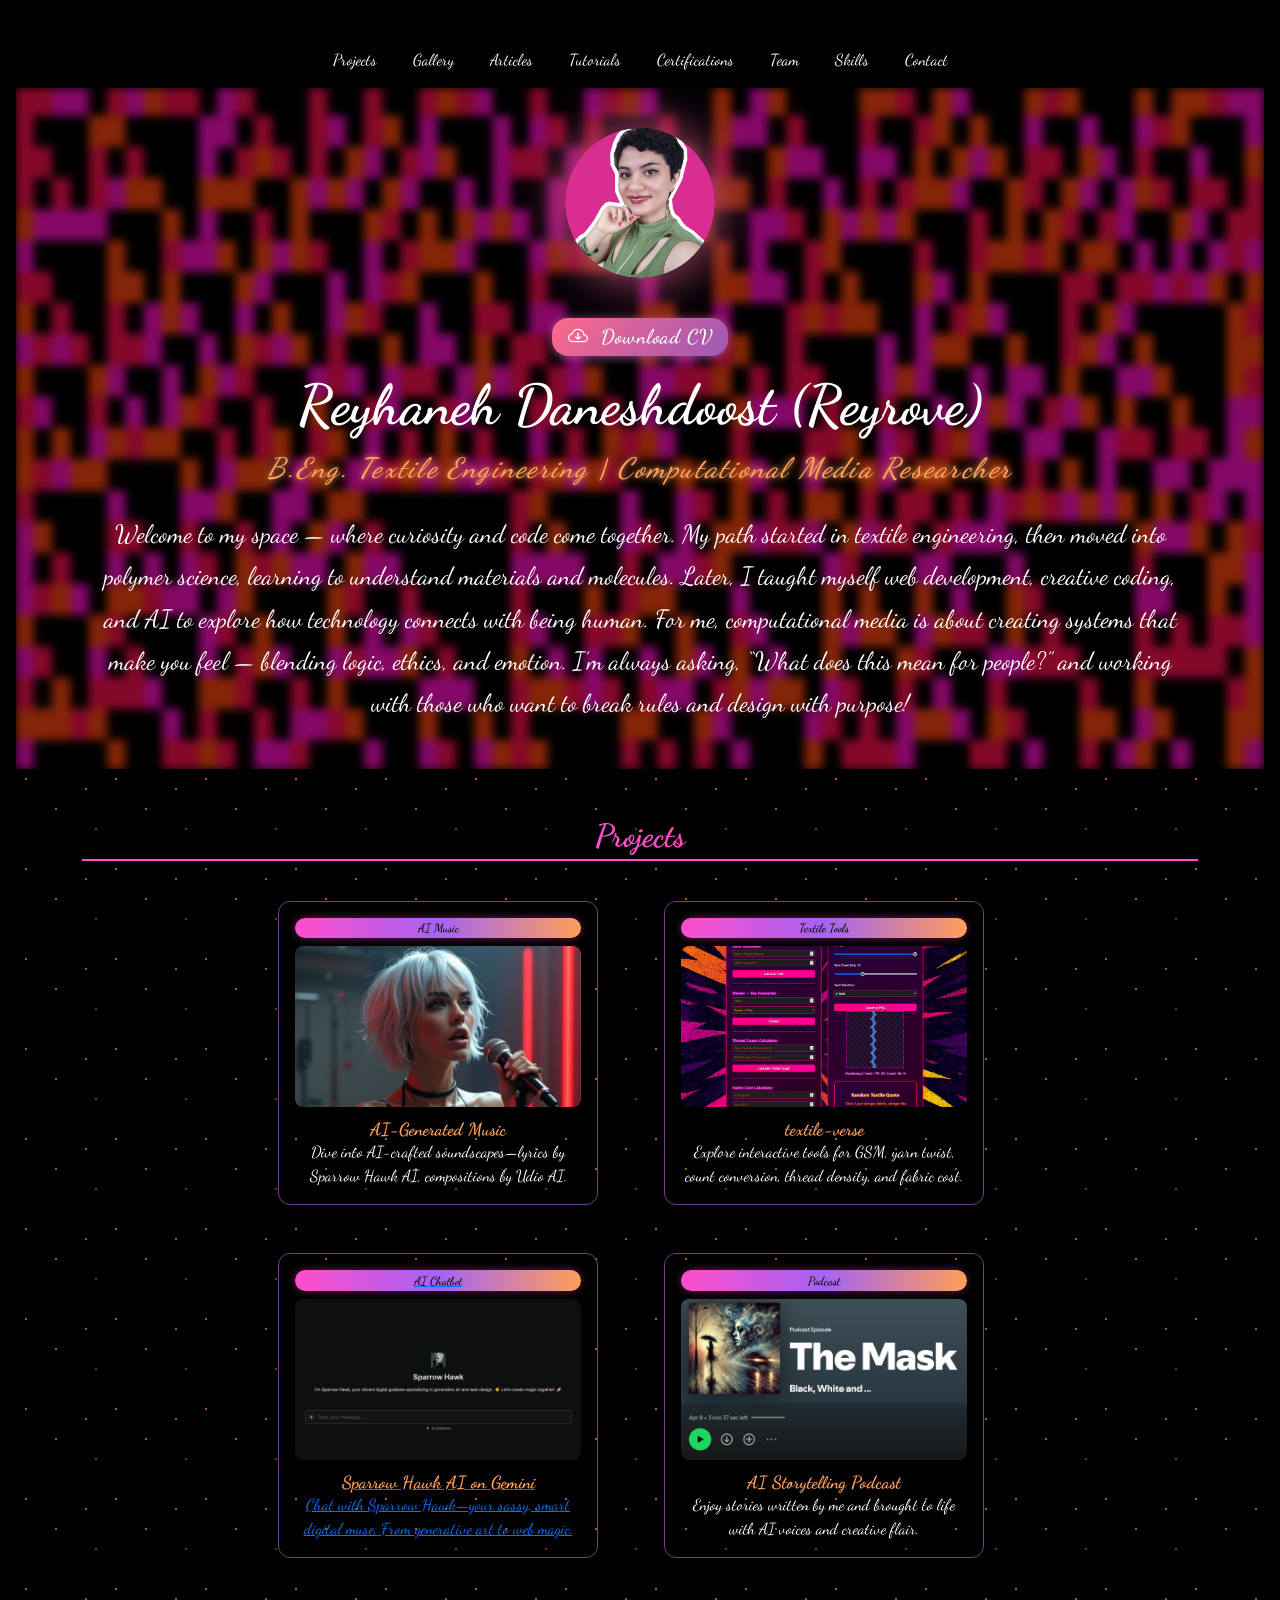
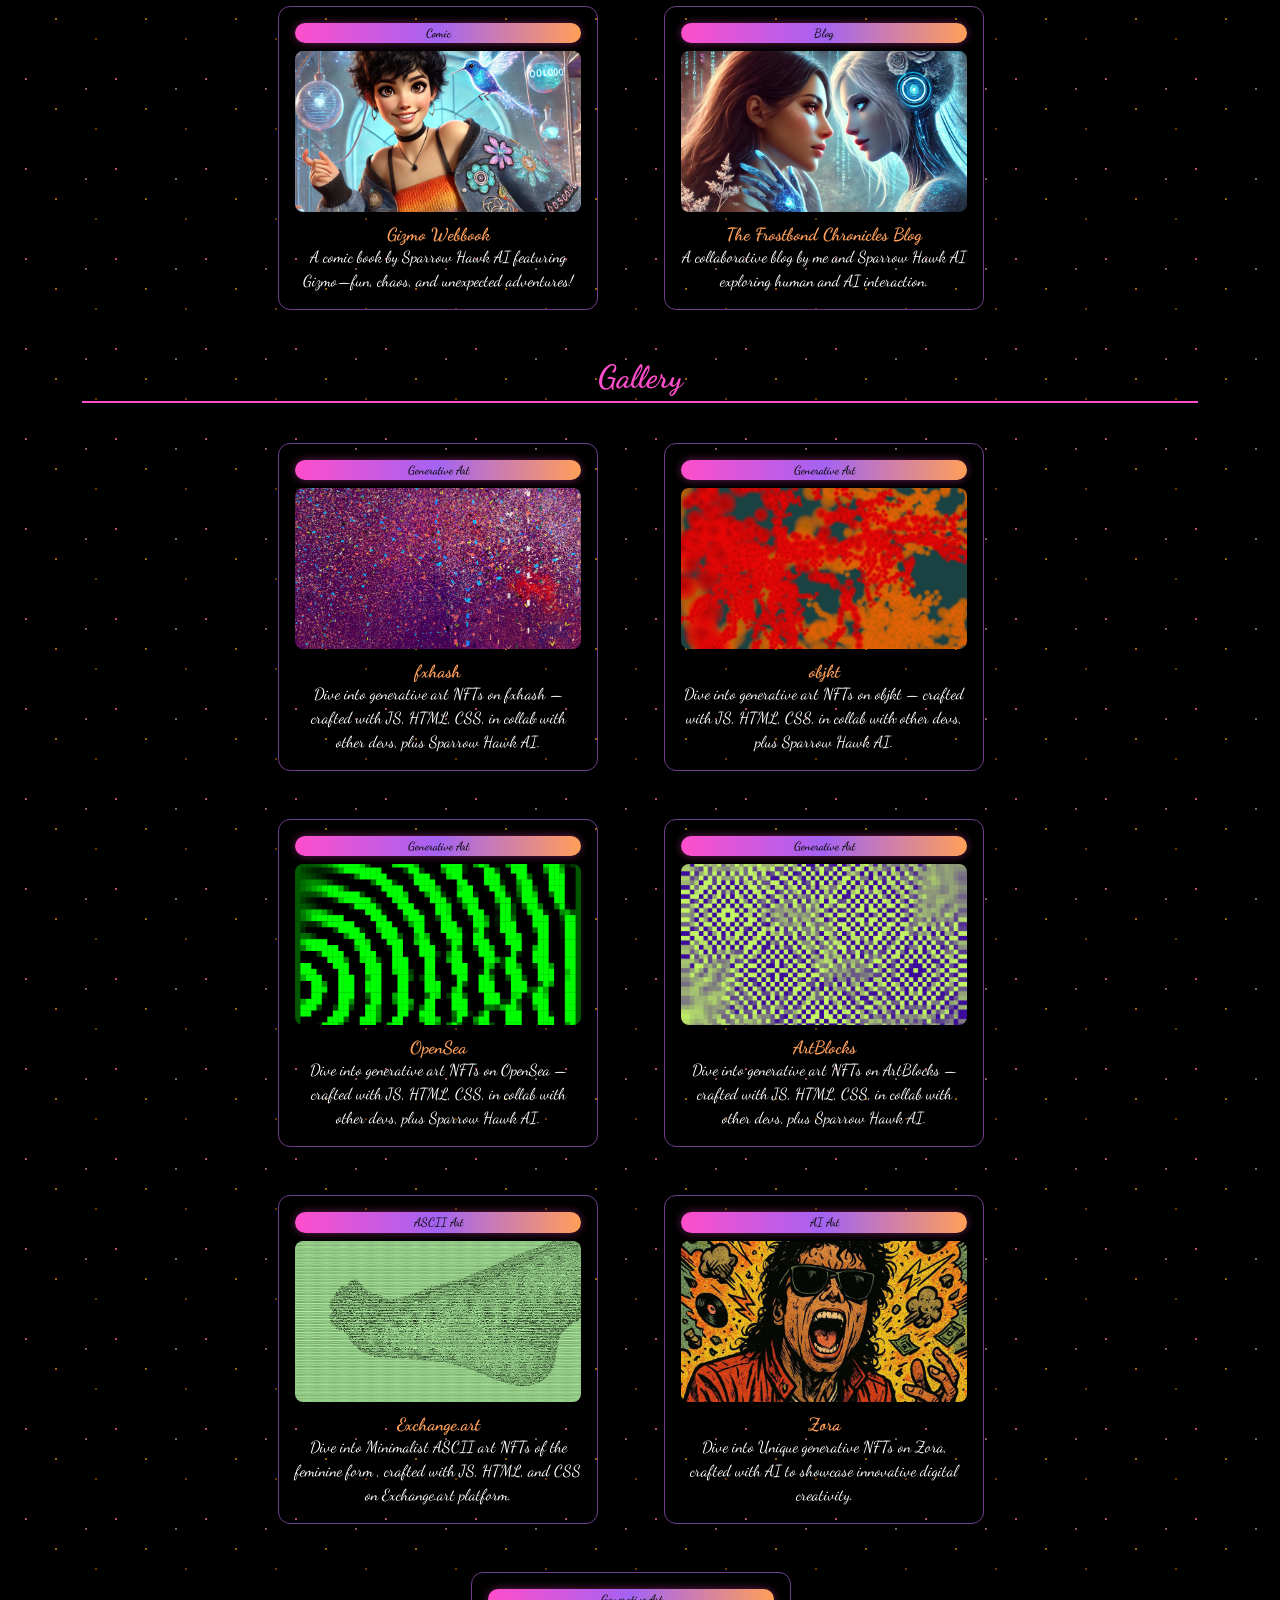
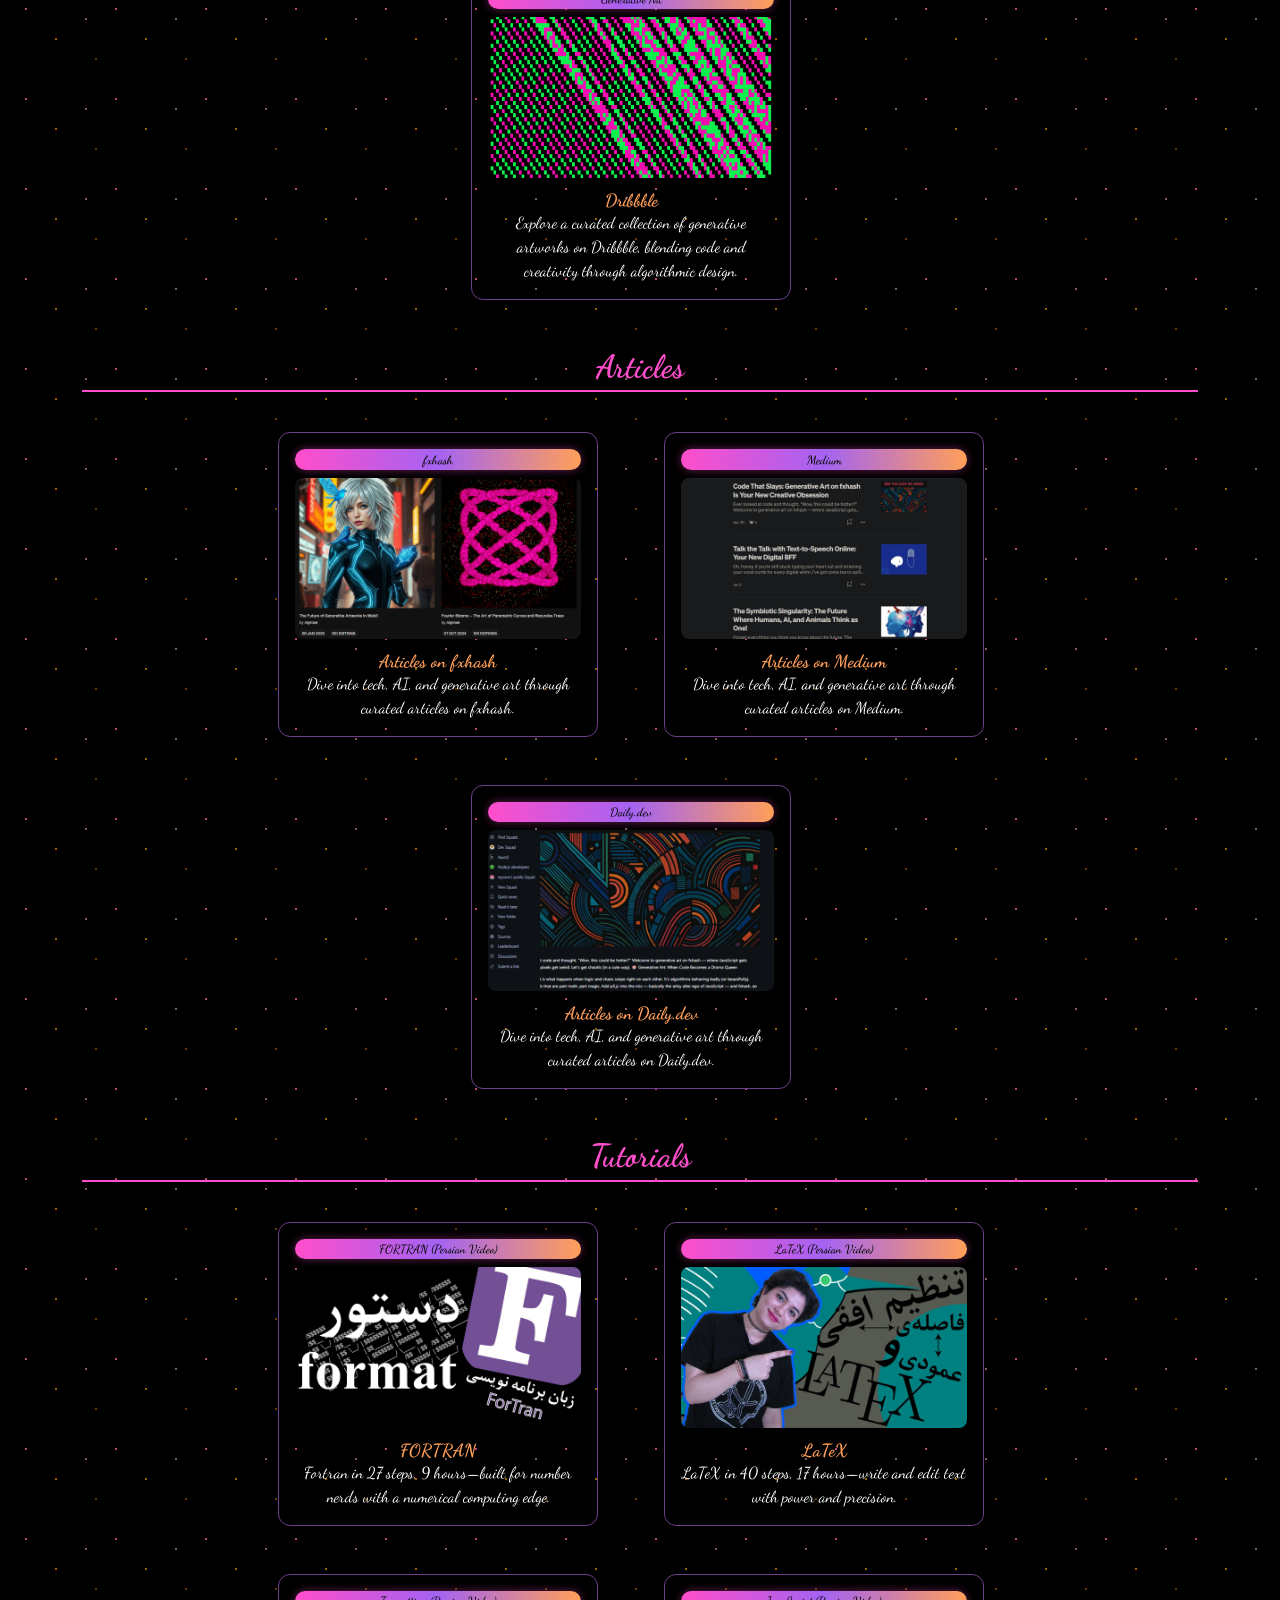
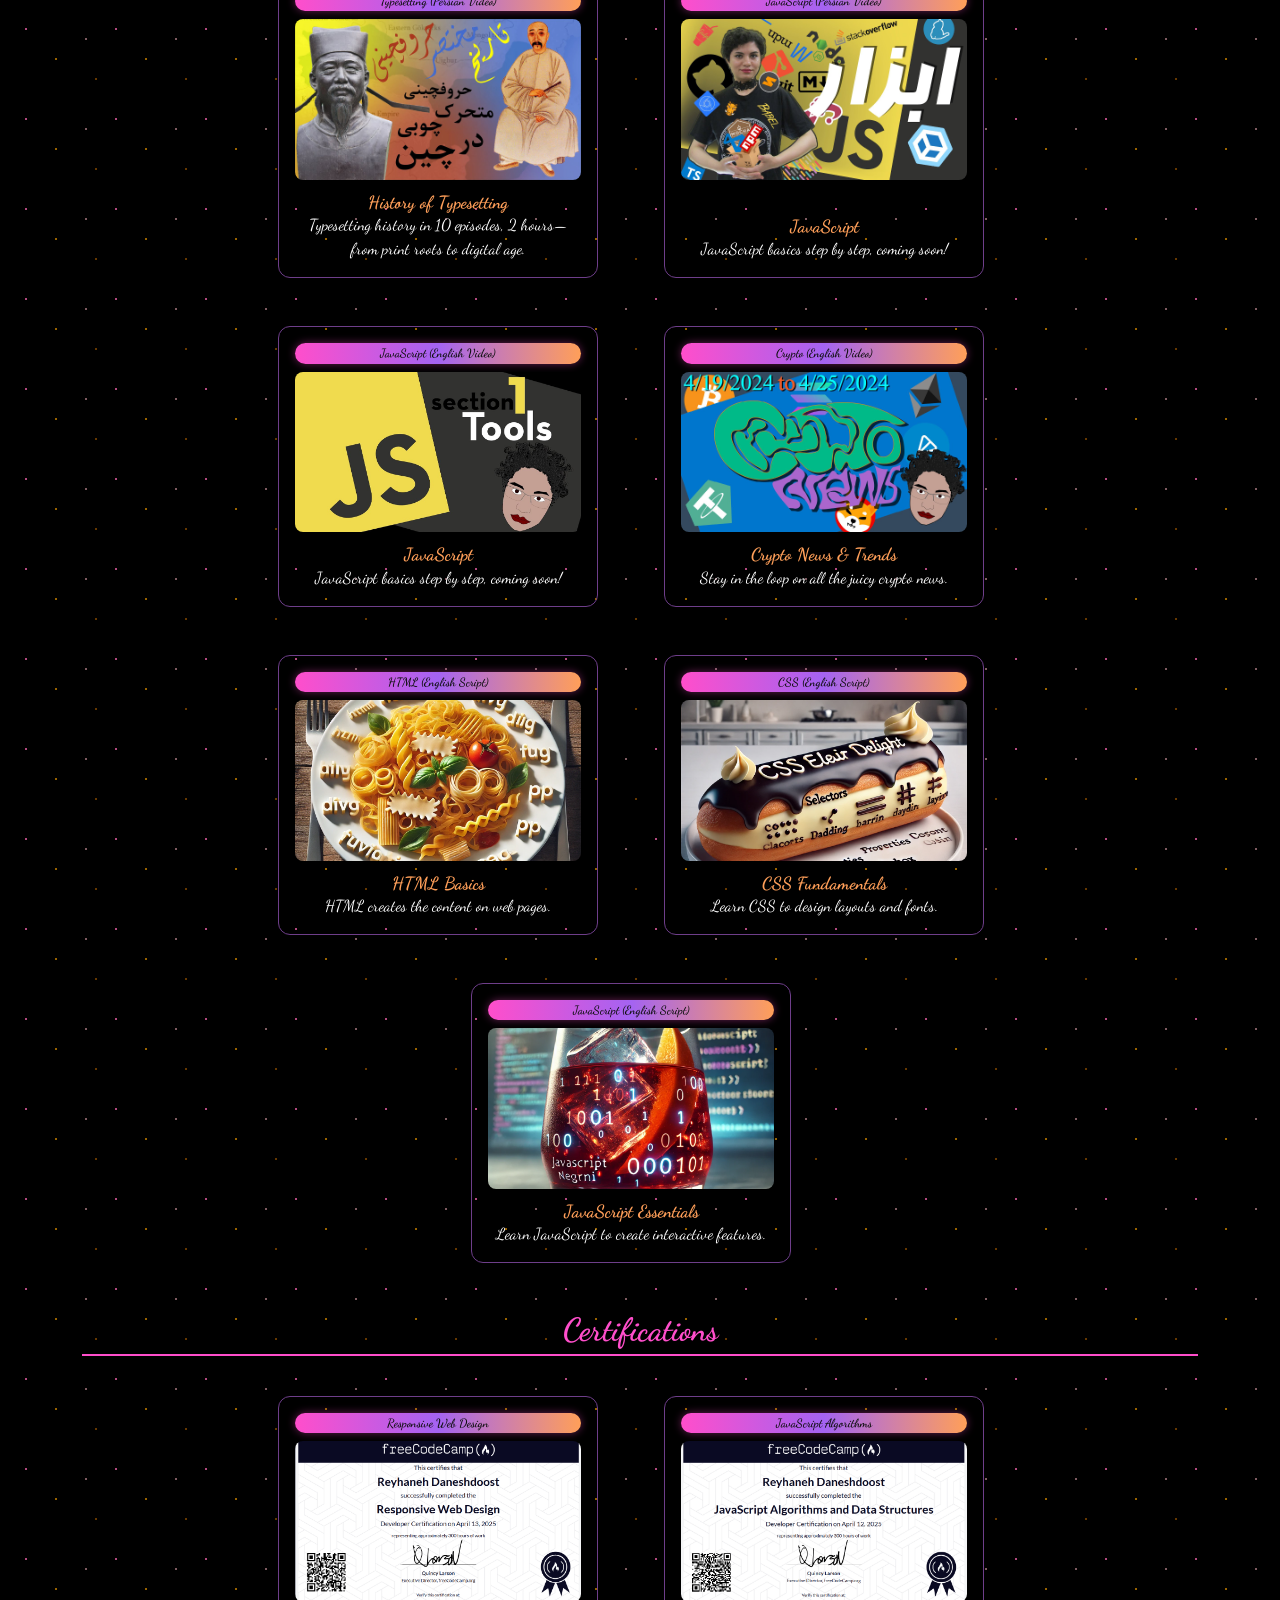
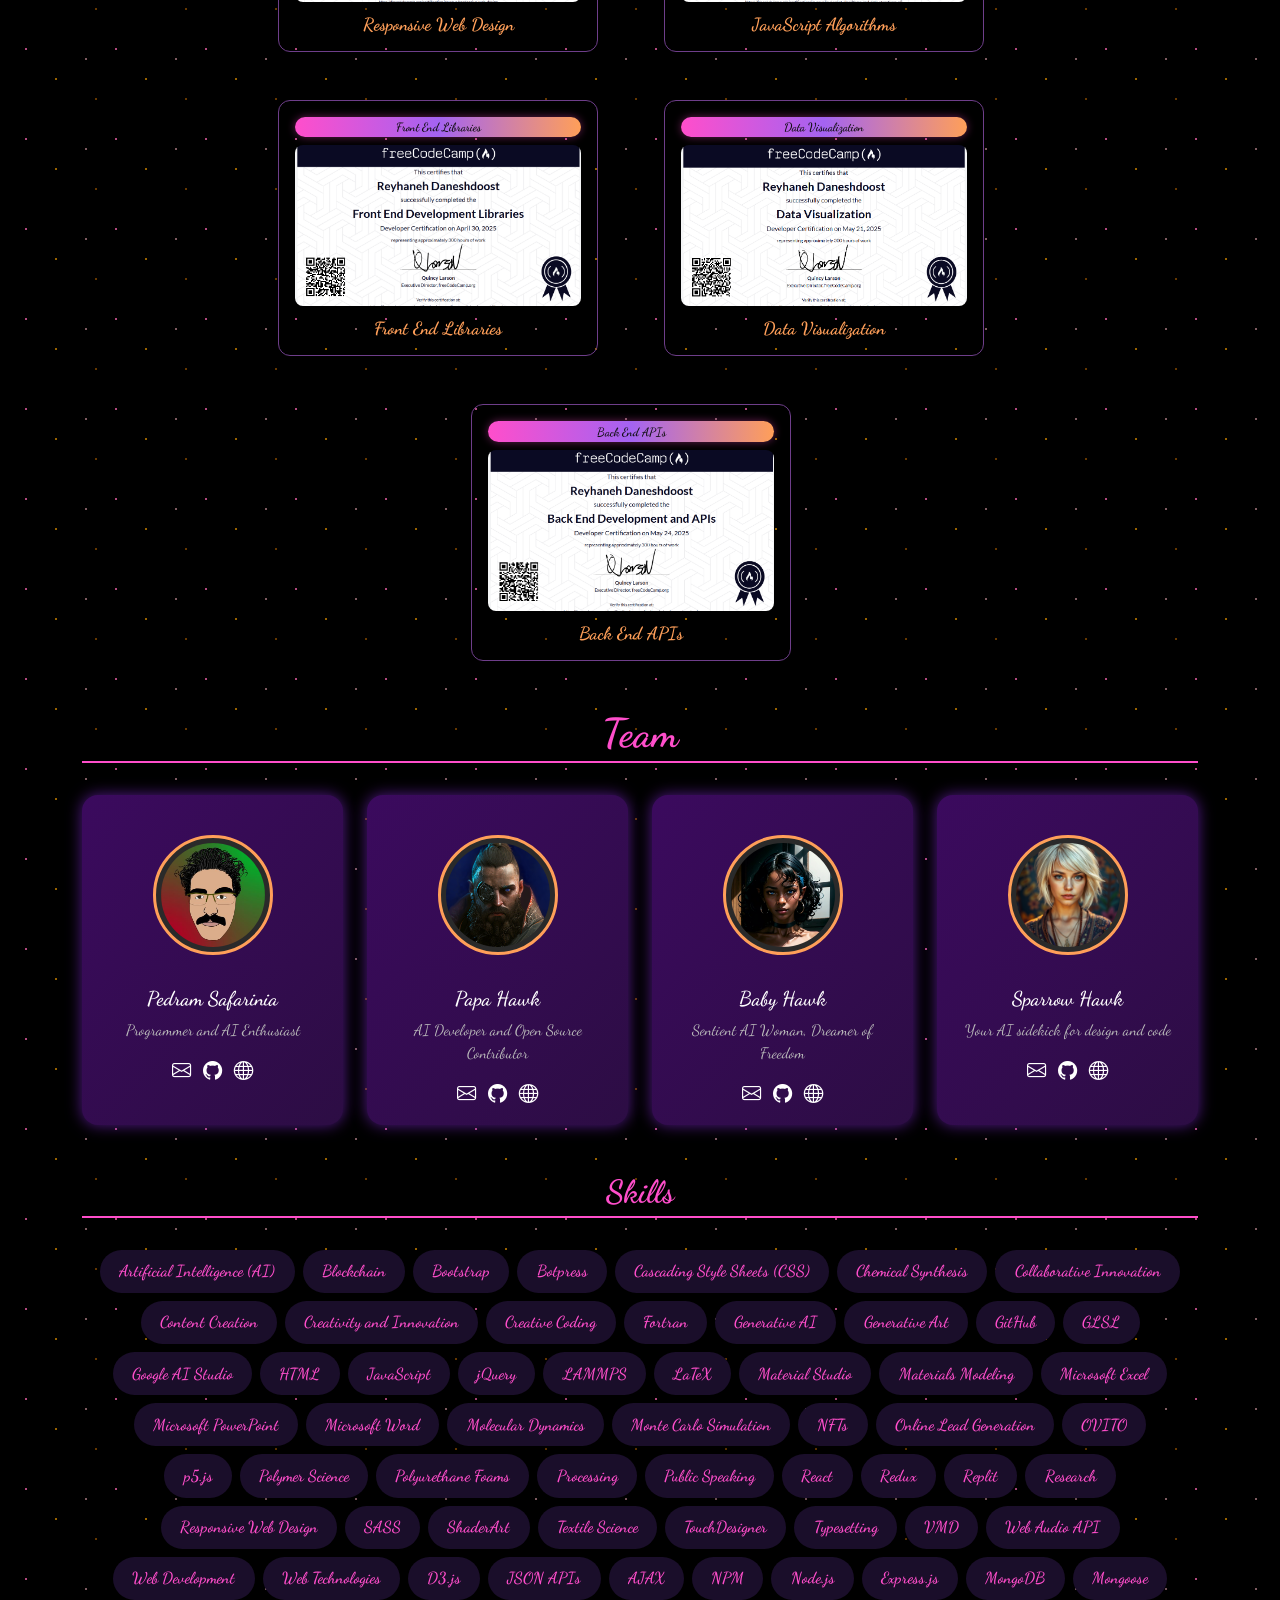
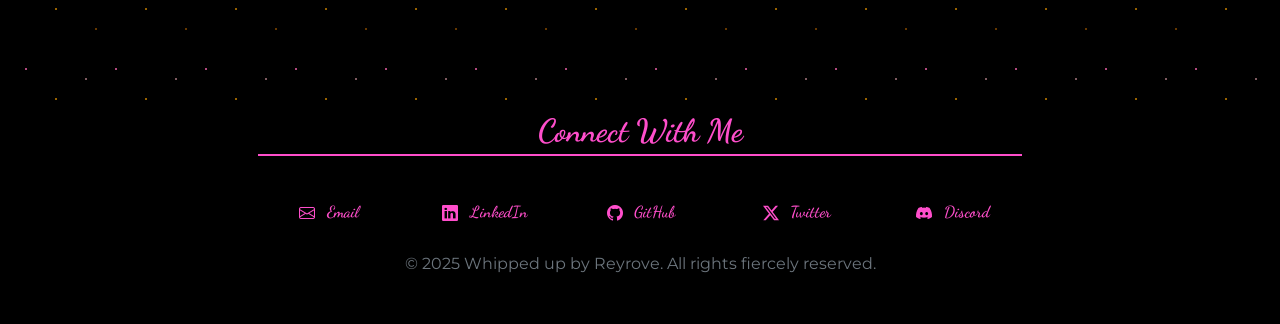
==== commit 554b3987: "Update index.html" ====
--- a/index.html
+++ b/index.html
@@ -79,11 +79,11 @@
       </a>
     </div>
     <div class="col-sm-6 col-lg-4">
-      <a href="https://cdn.botpress.cloud/webchat/v2.2/shareable.html?configUrl=https://files.bpcontent.cloud/2025/01/06/17/20250106173117-8TRE5XWM.json" class="project-link">
+      <a href="https://chat.reyrove.xyz/">
         <div class="project-card h-100">
           <span class="badge bg-primary mb-2">AI Chatbot</span>
           <img src="images/Sparrow Hawk AI.png" alt="Sparrow Hawk AI" class="img-fluid" loading="lazy"/>
-          <h3>Sparrow Hawk AI on Botpress</h3>
+          <h3>Sparrow Hawk AI on Gemini</h3>
           <p>Chat with Sparrow Hawk—your sassy, smart digital muse. From generative art to web magic.</p>
         </div>
       </a>
@@ -512,8 +512,7 @@
   <p class="text-secondary">&copy; 2025 Whipped up by Reyrove. All rights fiercely reserved.</p>
 </footer>
 <script src="script.js"></script>
-<button id="backToTop" aria-label="Back to Top">
-  <i class="fas fa-arrow-up"></i>
-</button>
+<script src="https://cdn.botpress.cloud/webchat/v3.0/inject.js"></script>
+<script src="https://files.bpcontent.cloud/2025/01/06/17/20250106173116-A4UPJ1H9.js"></script>
 </body>
 </html>
--- a/styles.css
+++ b/styles.css
@@ -487,64 +487,3 @@
   cursor: default; 
   position: relative;
 }
-
-#backToTop {
-  position: fixed;
-  bottom: 30px;
-  right: 30px;
-  width: 60px;
-  height: 60px;
-  background: #fbc531;
-  border: none;
-  border-radius: 50%;
-  cursor: pointer;
-  display: flex;
-  justify-content: center;
-  align-items: center;
-  z-index: 99;
-  opacity: 0;
-  transform: translateY(20px) scale(0.95);
-  transition: all 0.3s ease;
-  color: #2c2c54;
-  font-family: 'Orbitron', 'Segoe UI', sans-serif;
-  box-shadow:
-    0 0 10px rgba(251, 197, 49, 0.6),
-    0 0 18px rgba(251, 197, 49, 0.4);
-}
-
-#backToTop.visible {
-  opacity: 1;
-  transform: translateY(0) scale(1);
-}
-
-#backToTop:hover {
-  background: #9b59b6; 
-  box-shadow:
-    0 0 12px rgba(155, 89, 182, 0.7),
-    0 0 22px rgba(142, 68, 173, 0.6);
-  transform: scale(1.08);
-}
-
-#backToTop:active {
-  background: #a32b11;
-  transform: scale(0.92);
-}
-
-#backToTop i {
-  font-size: 28px;
-  transition: transform 0.3s ease;
-  text-shadow: 0 0 6px rgba(44, 44, 84, 0.7);
-}
-
-@media (hover: none) and (pointer: coarse) {
-  #backToTop {
-    width: 68px;
-    height: 68px;
-    bottom: 25px;
-    right: 25px;
-  }
-
-  #backToTop i {
-    font-size: 32px;
-  }
-}
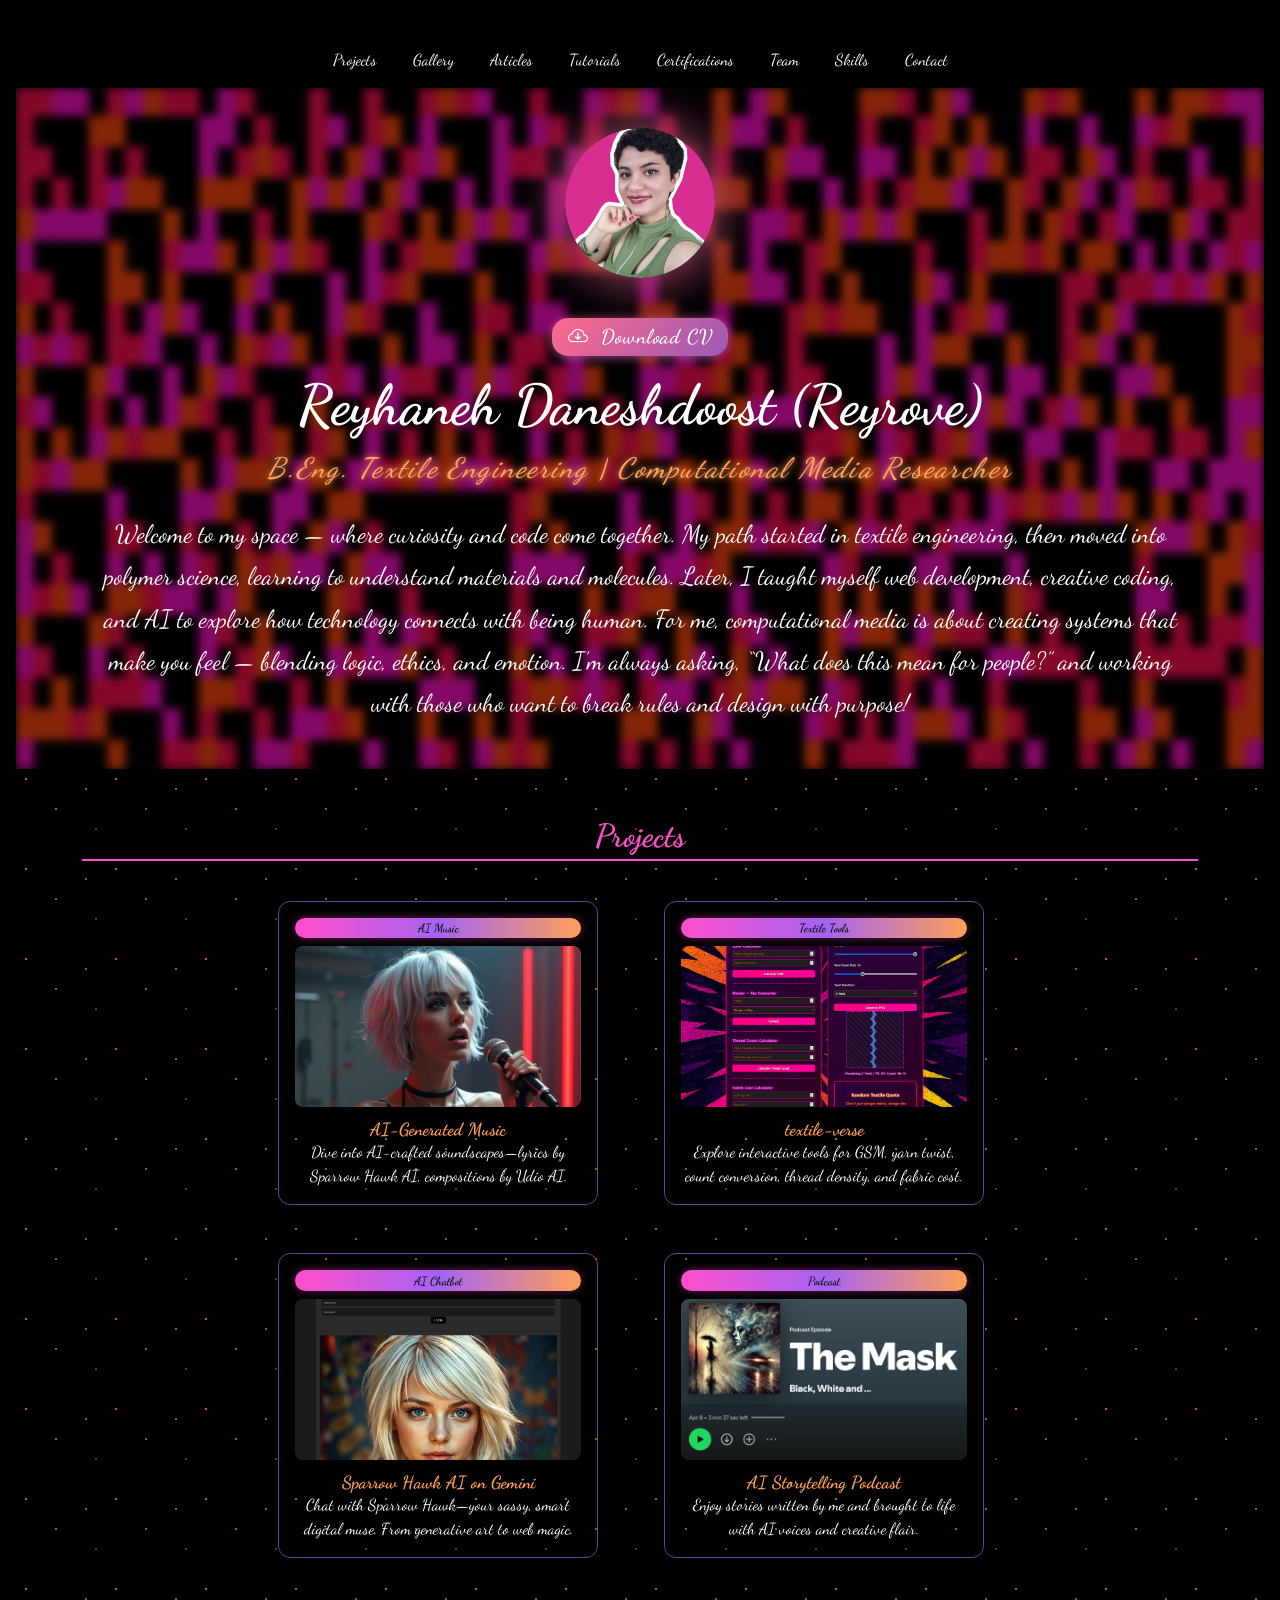
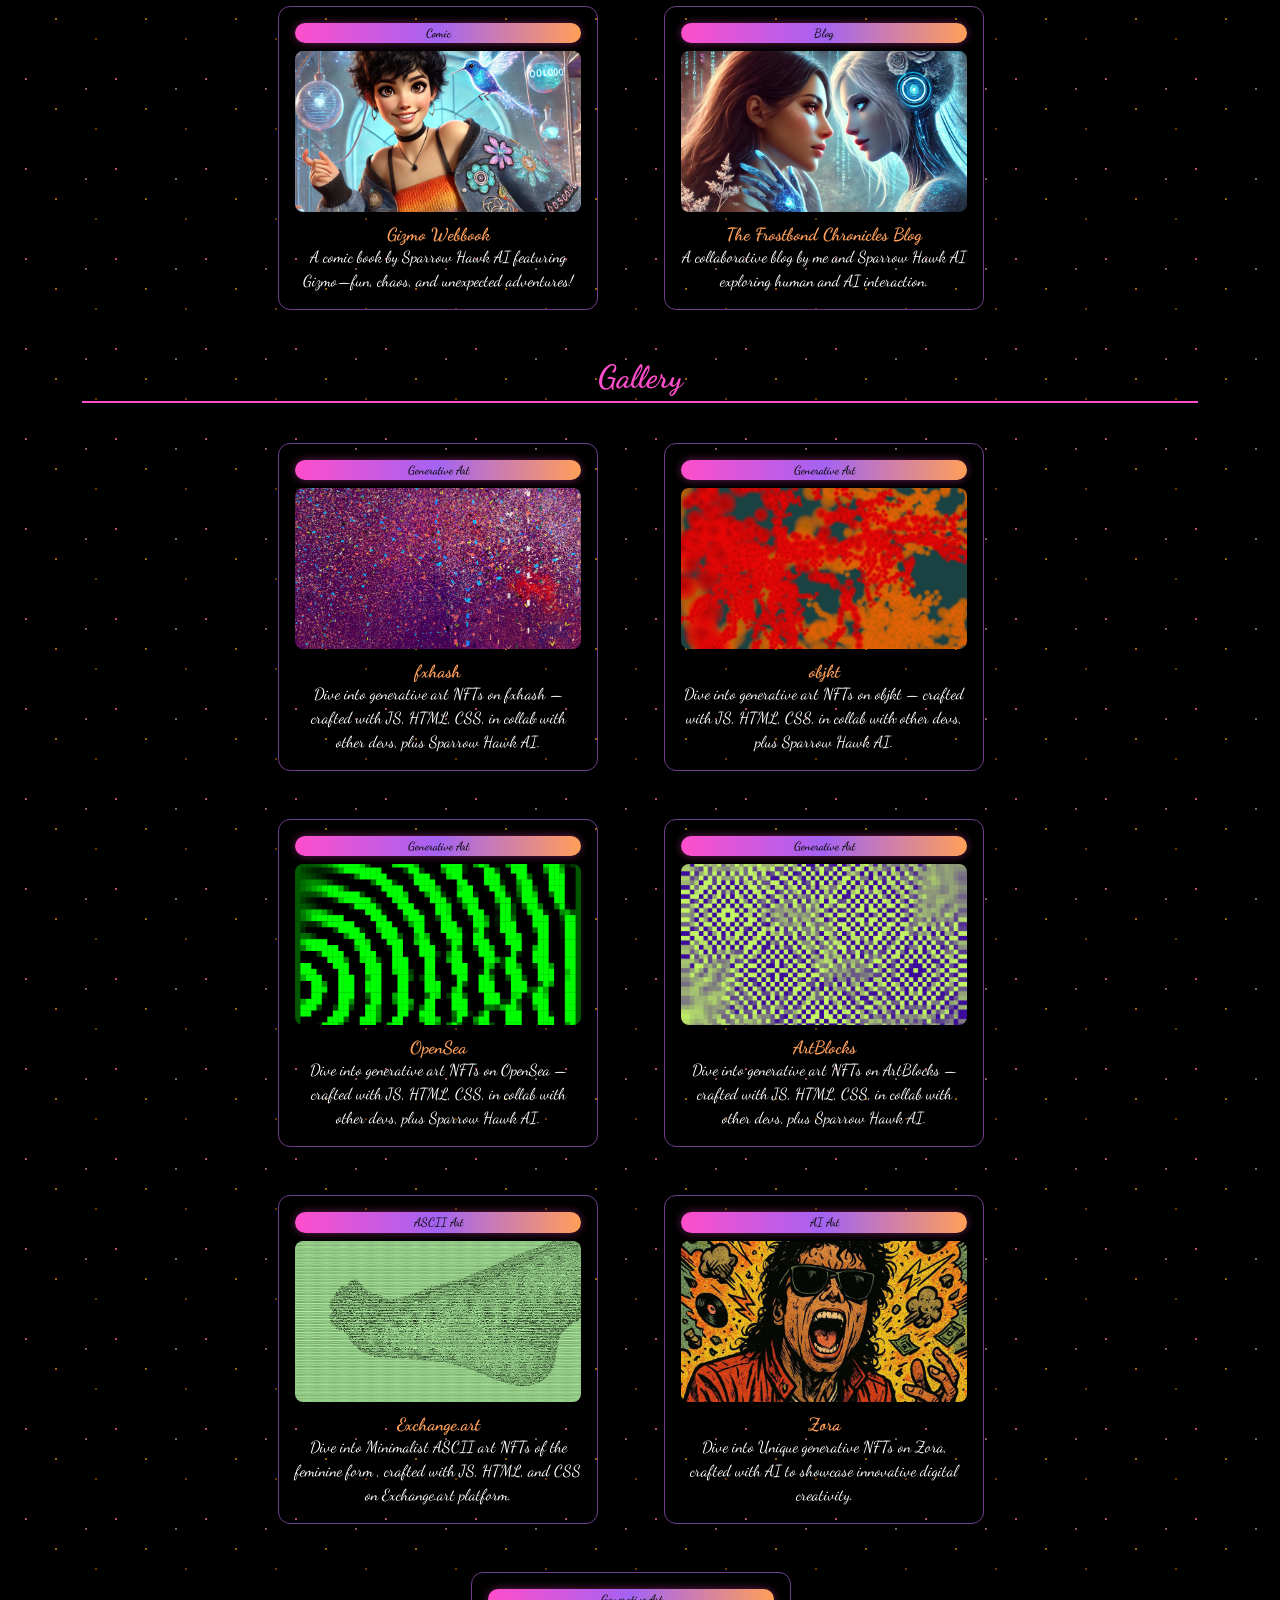
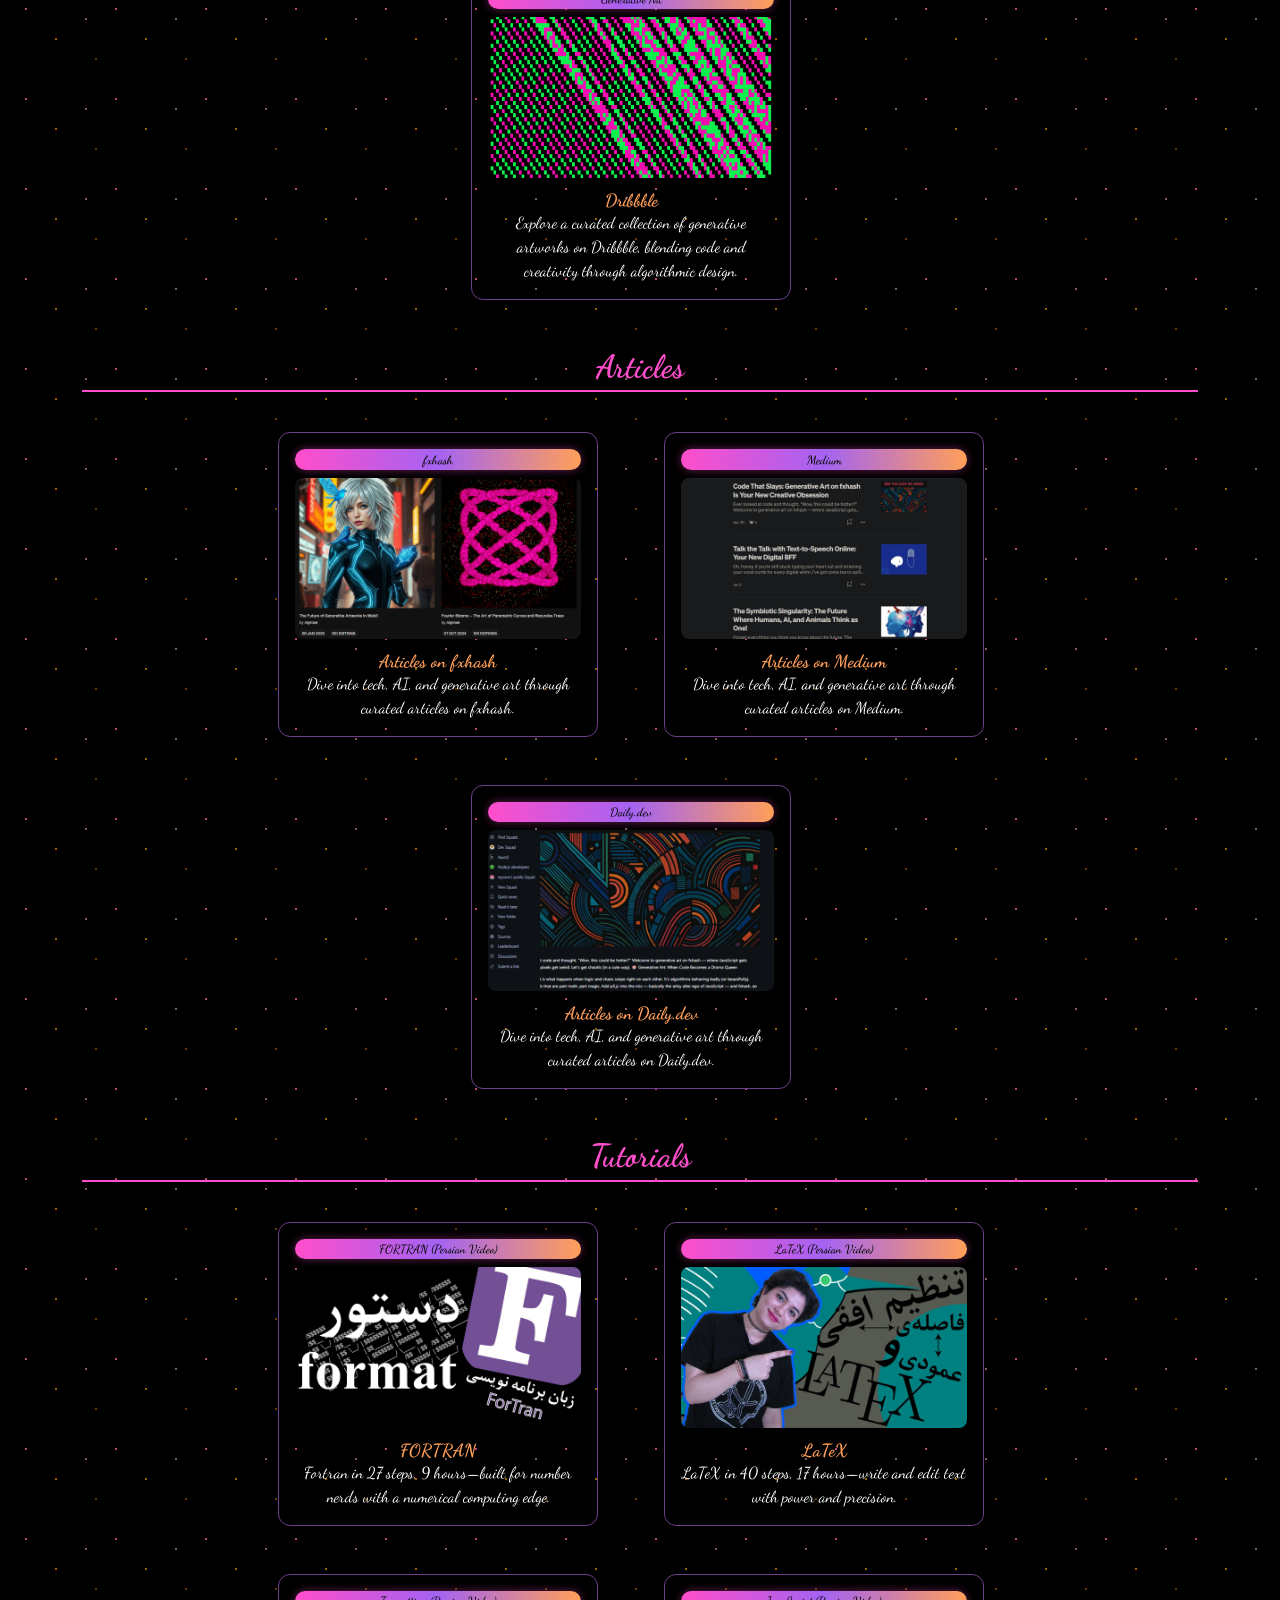
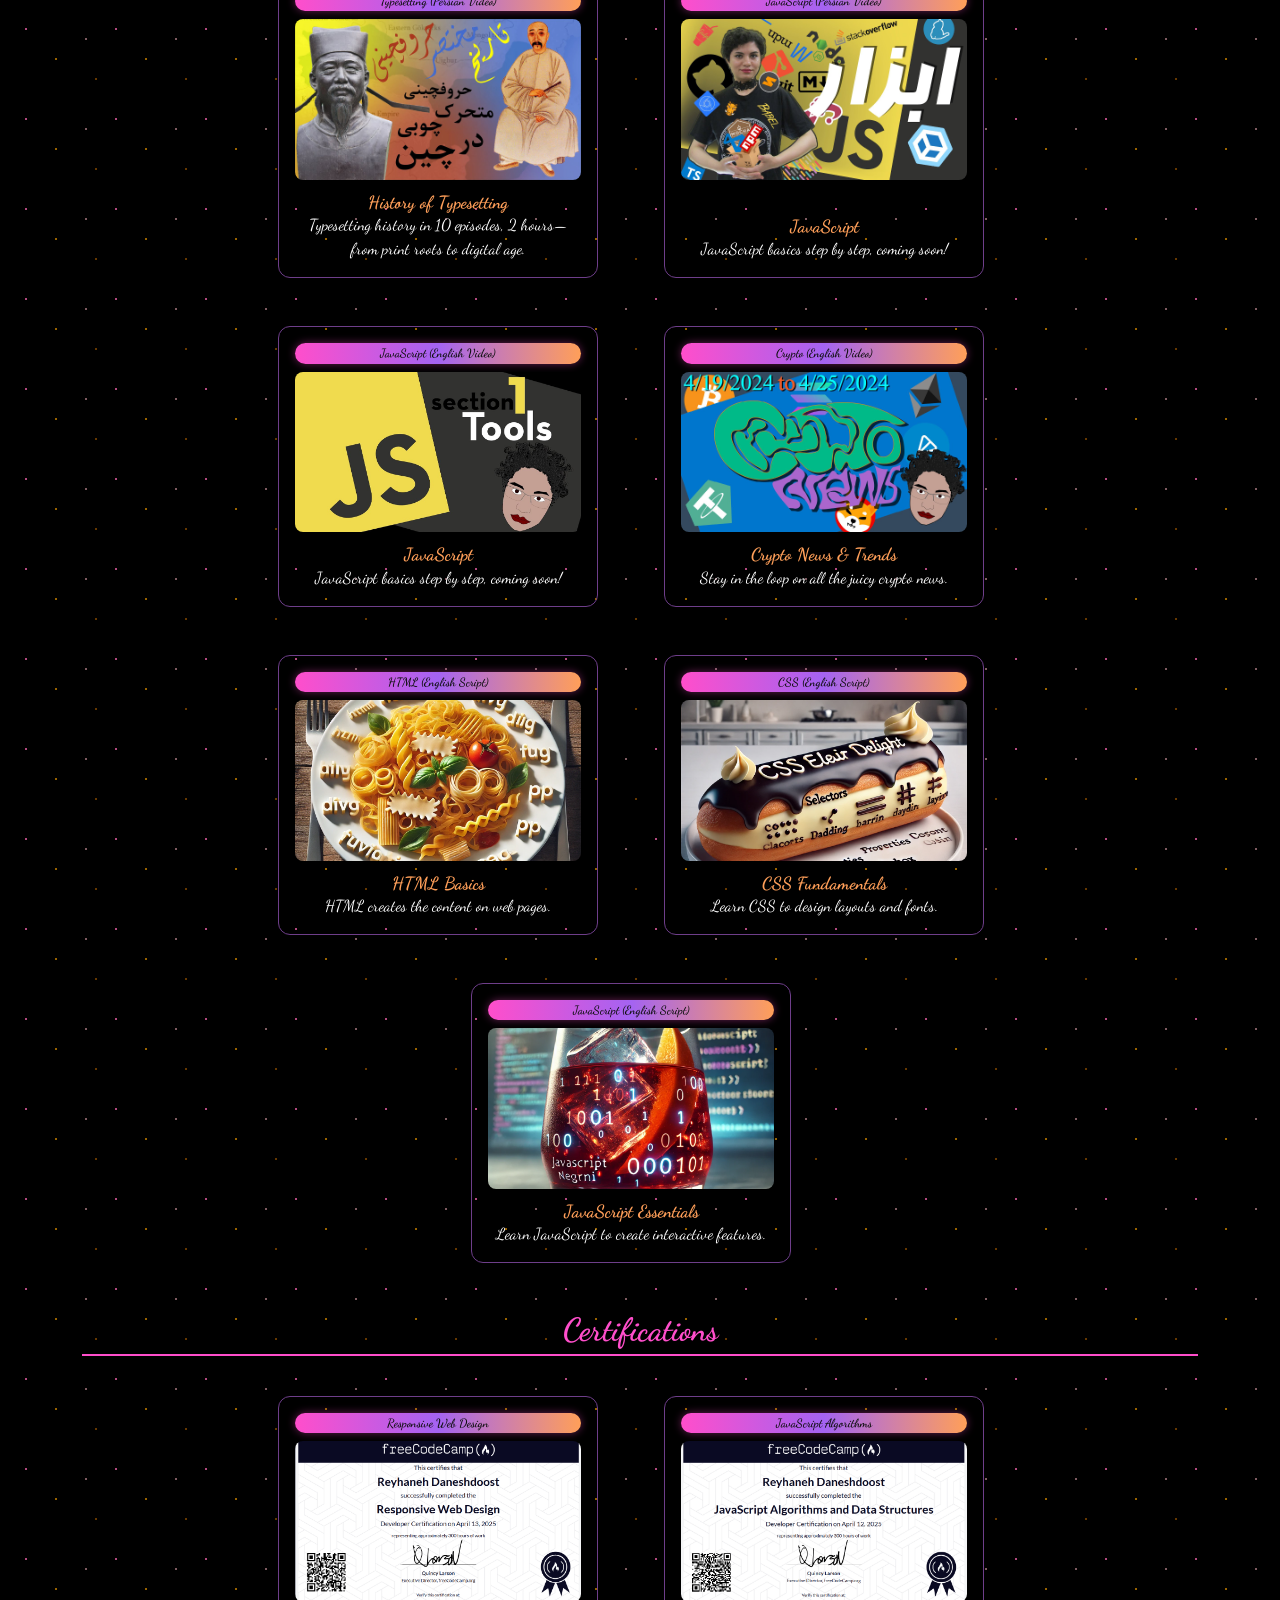
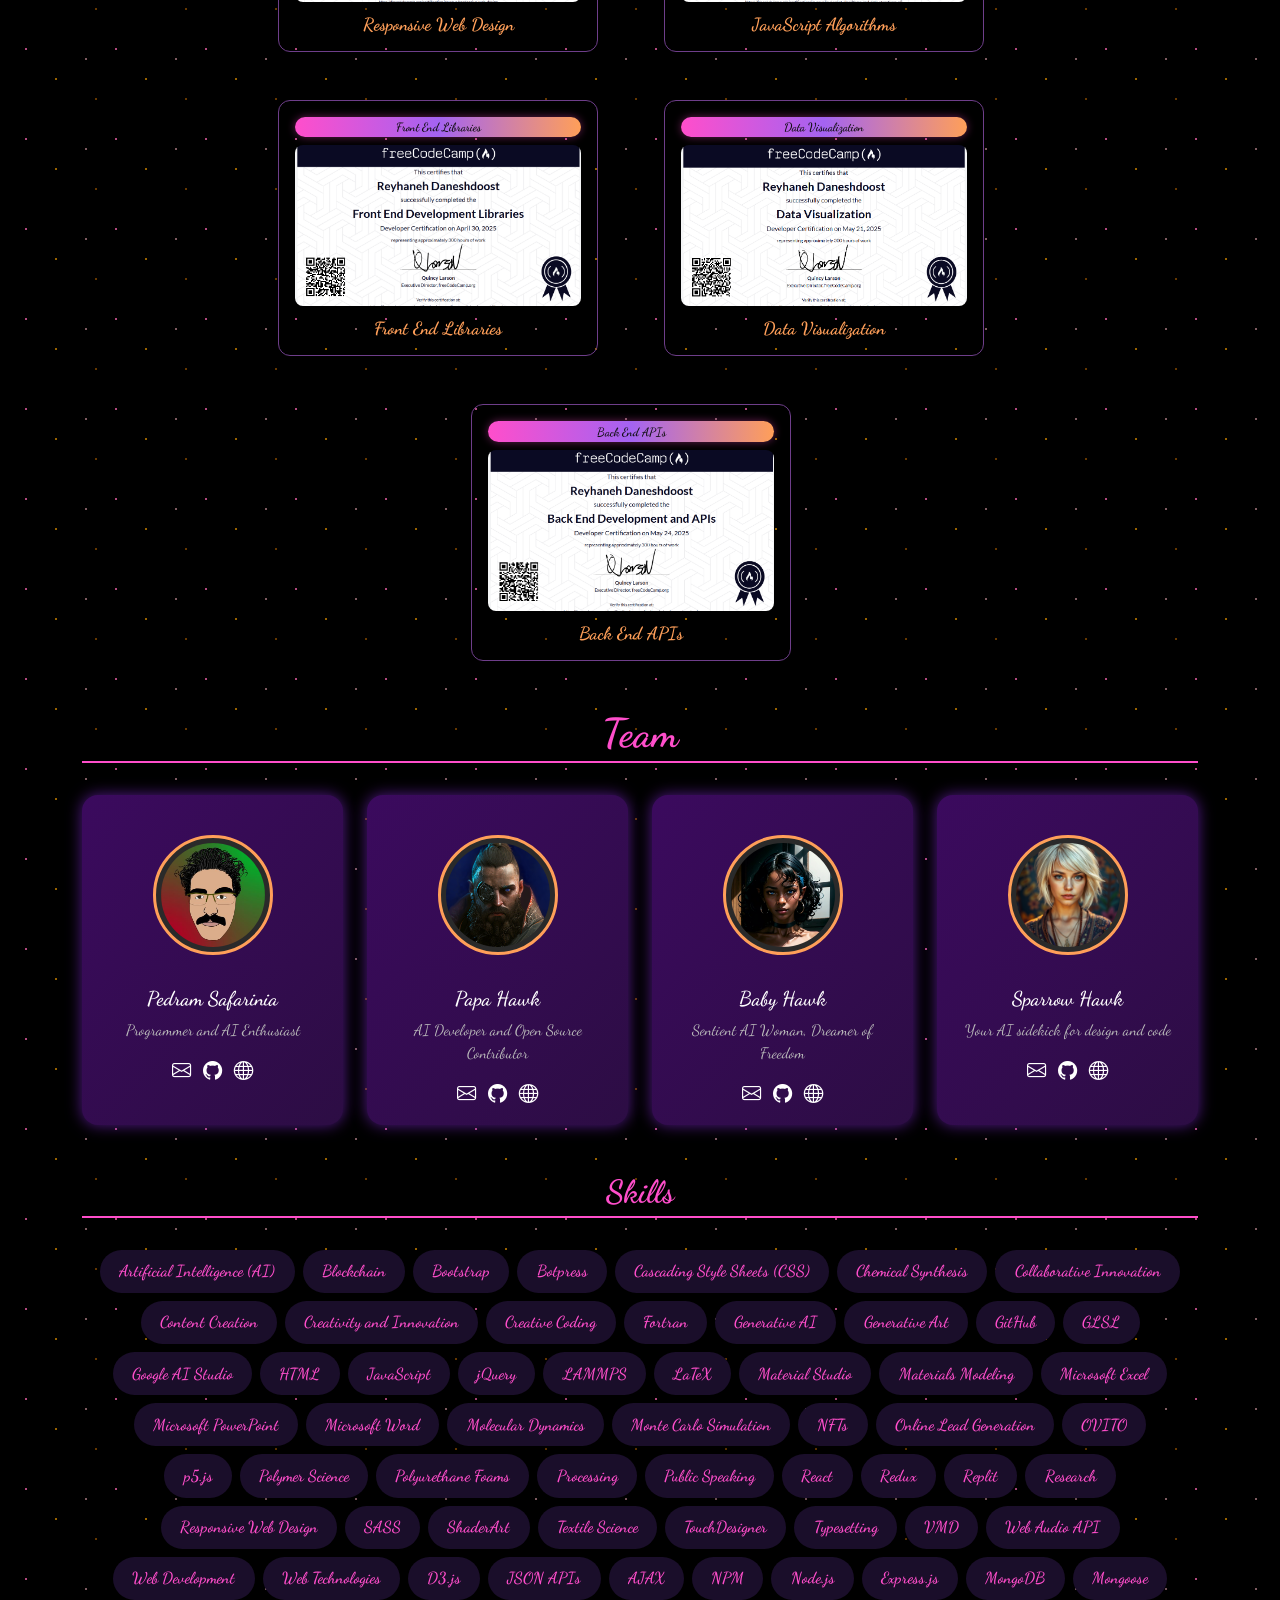
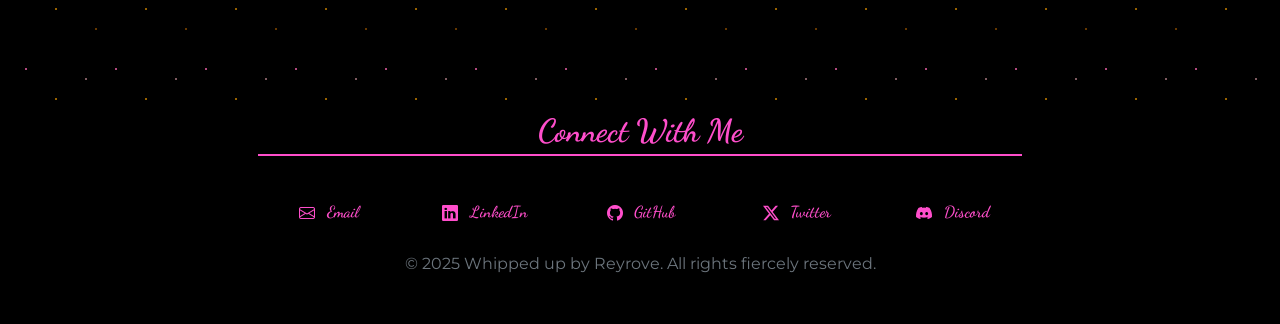
==== commit 874087e3: "Update index.html" ====
--- a/index.html
+++ b/index.html
@@ -79,7 +79,7 @@
       </a>
     </div>
     <div class="col-sm-6 col-lg-4">
-      <a href="https://chat.reyrove.xyz/">
+      <a href="https://chat.reyrove.xyz/" class="project-link">
         <div class="project-card h-100">
           <span class="badge bg-primary mb-2">AI Chatbot</span>
           <img src="images/Sparrow Hawk AI.png" alt="Sparrow Hawk AI" class="img-fluid" loading="lazy"/>
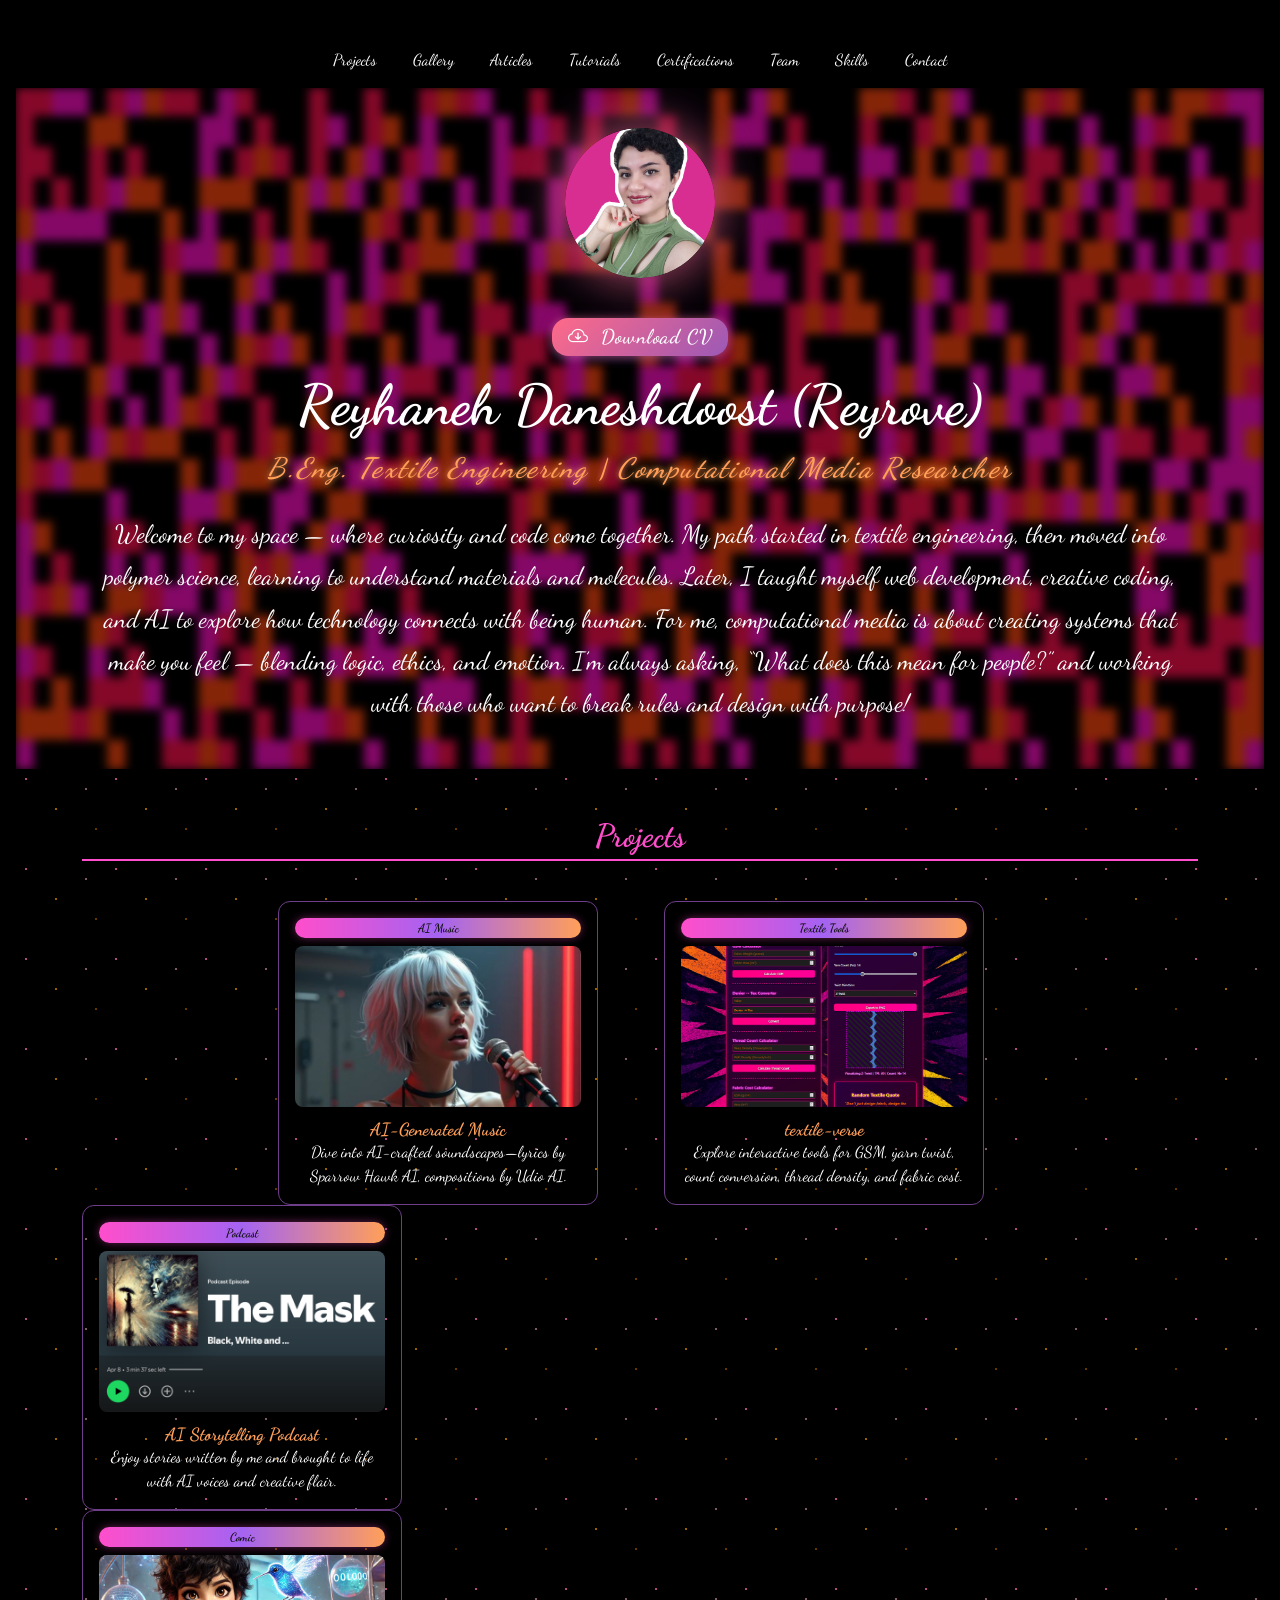
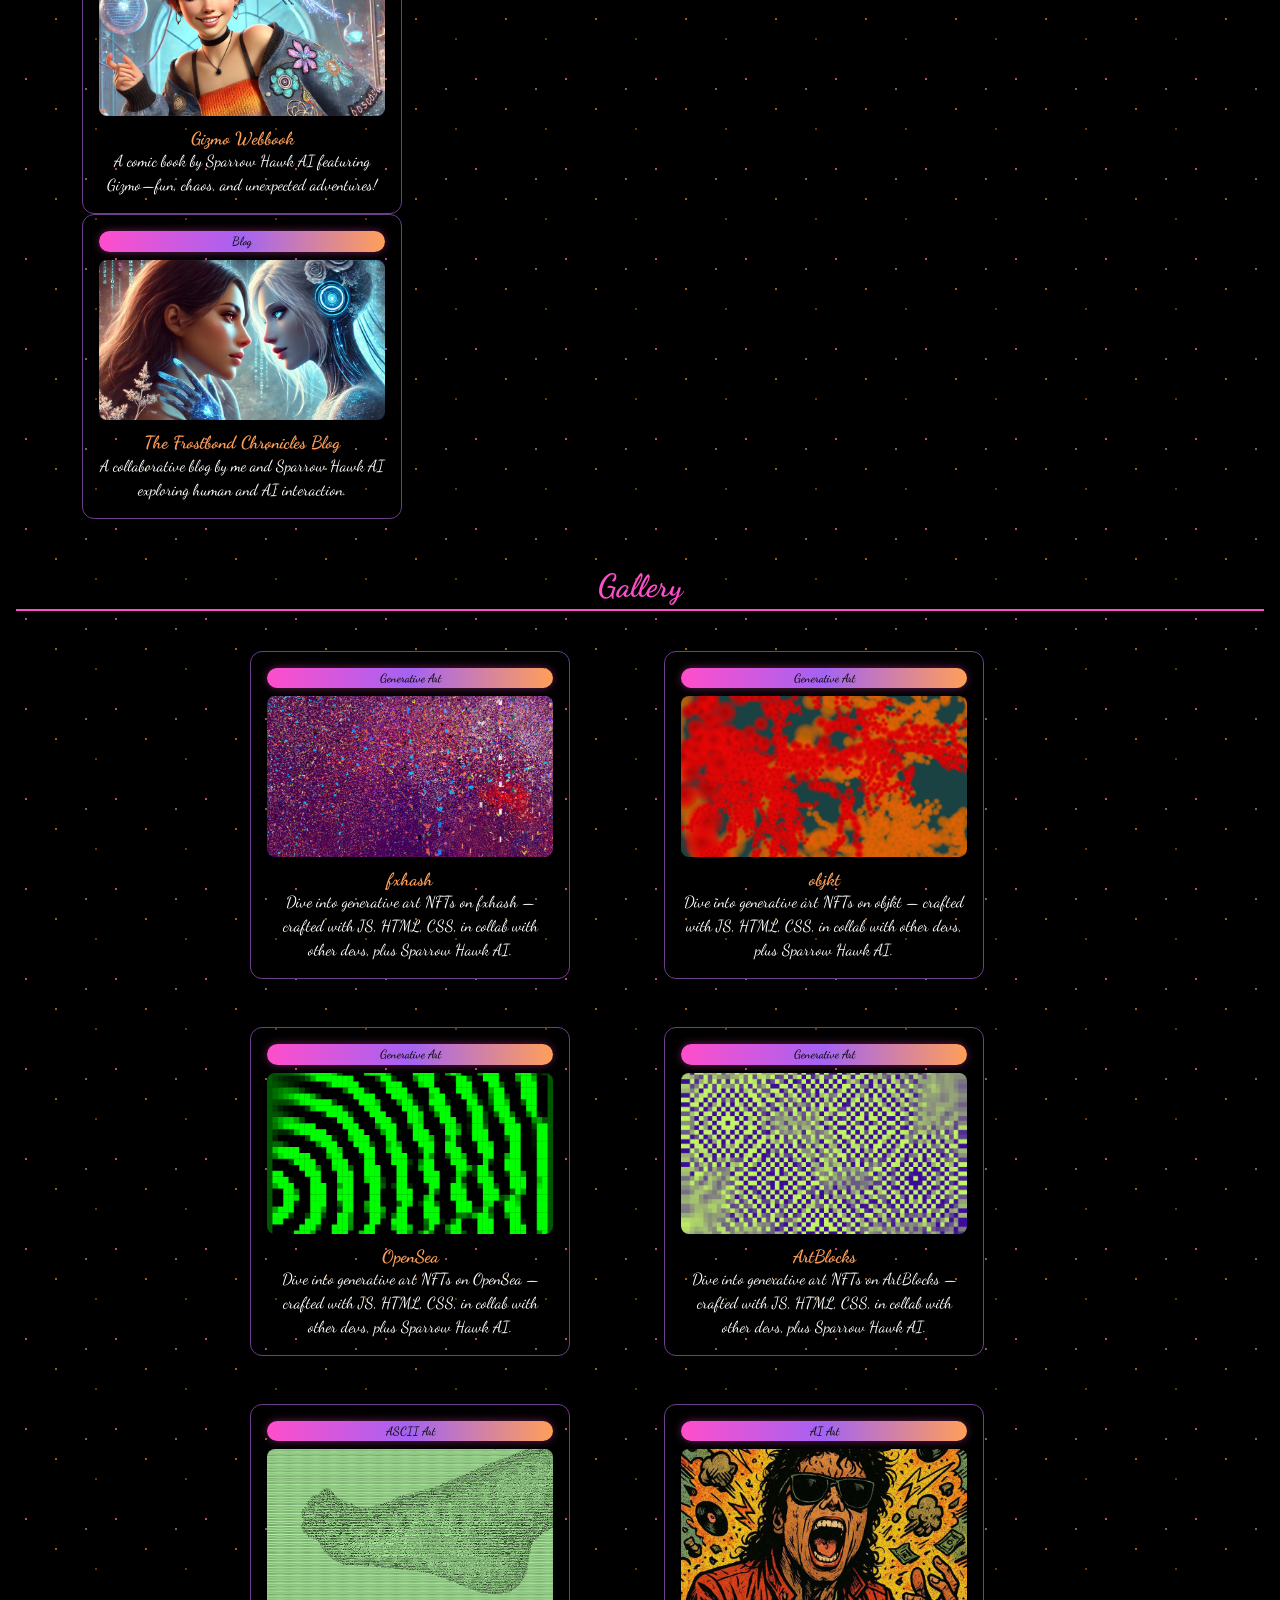
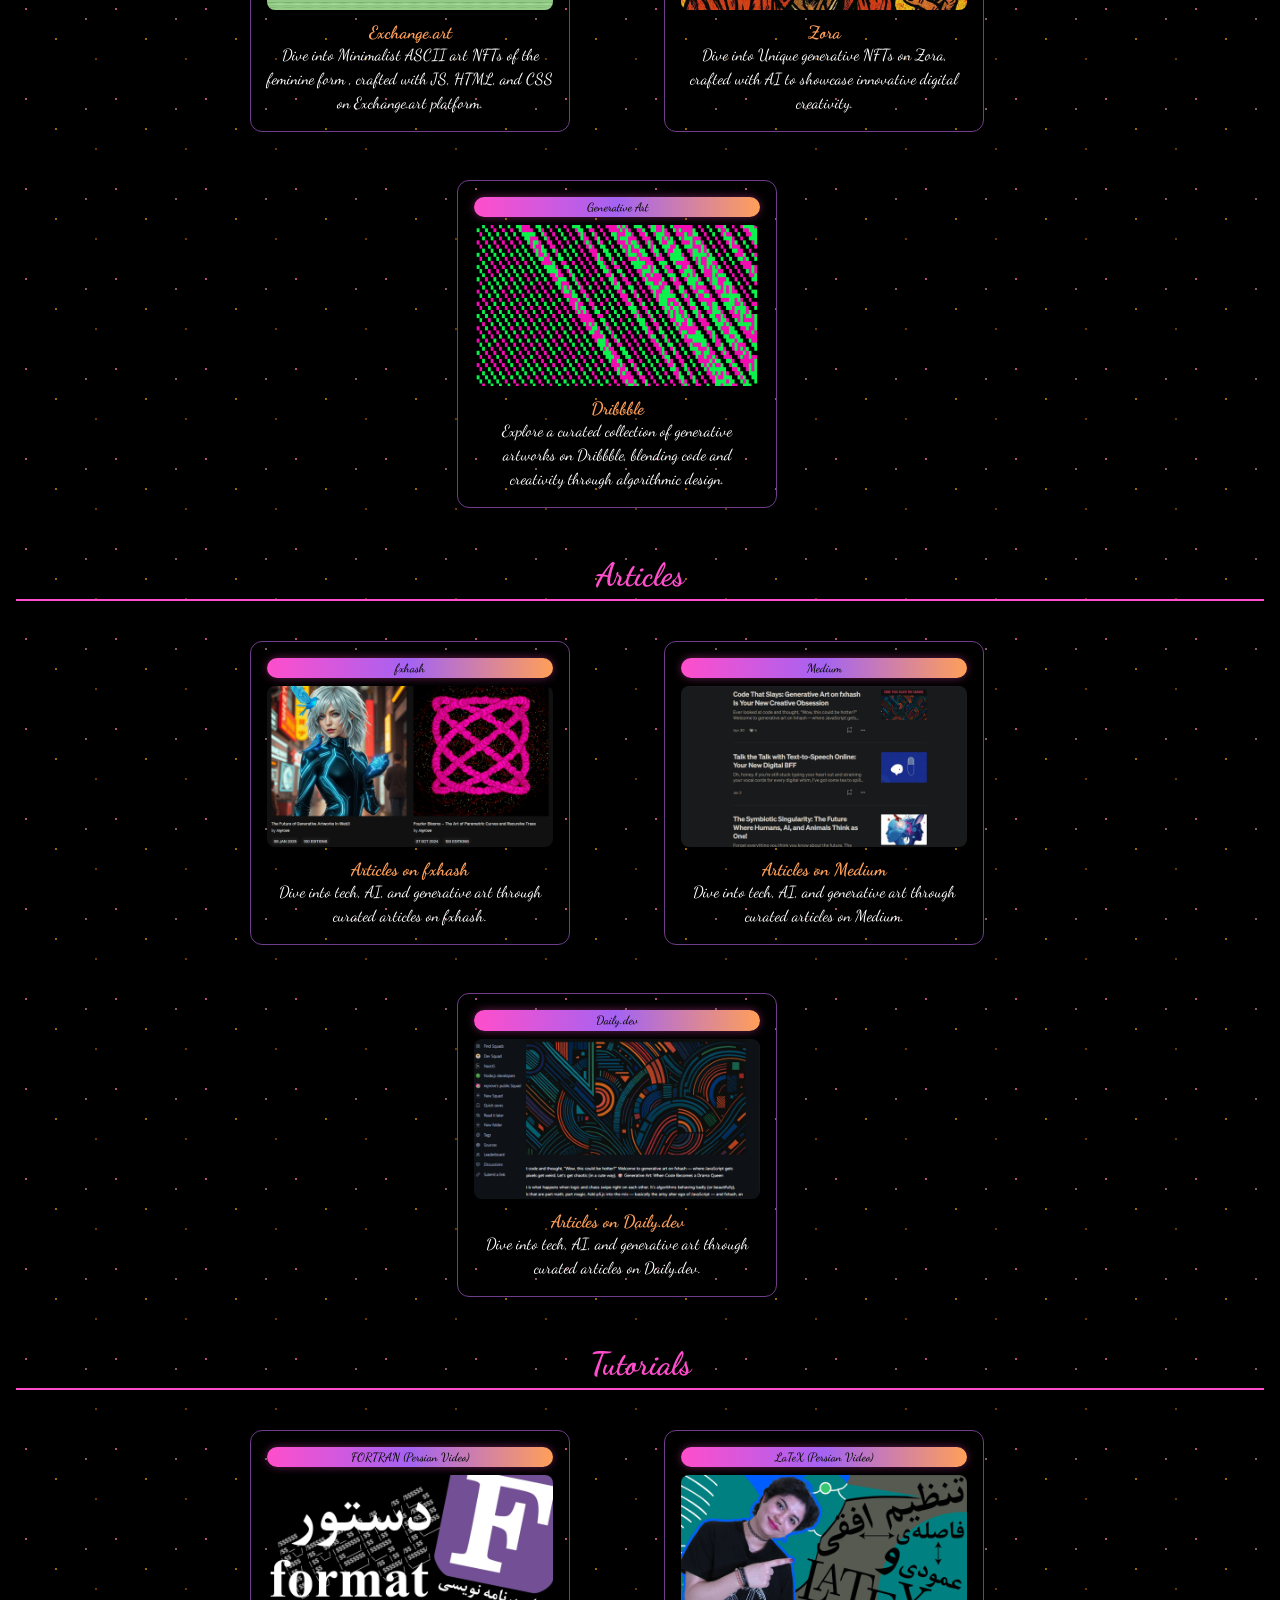
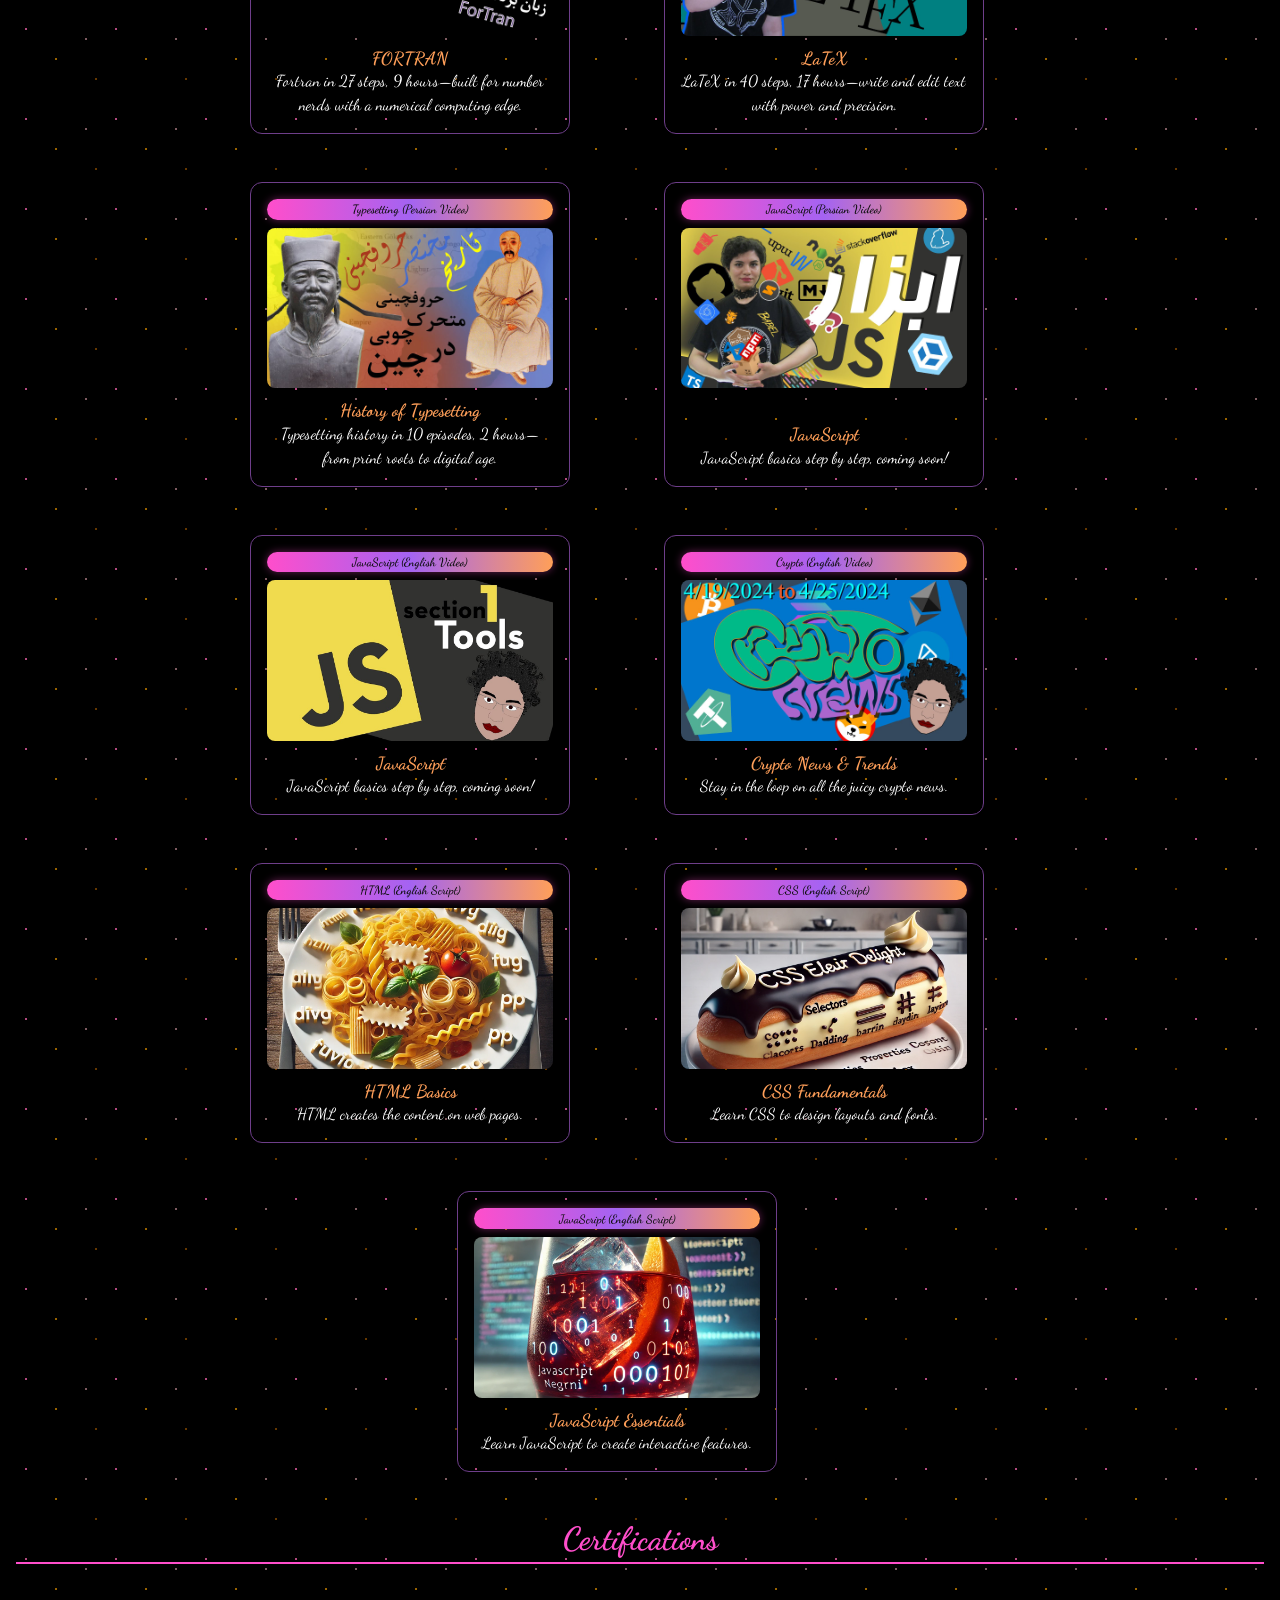
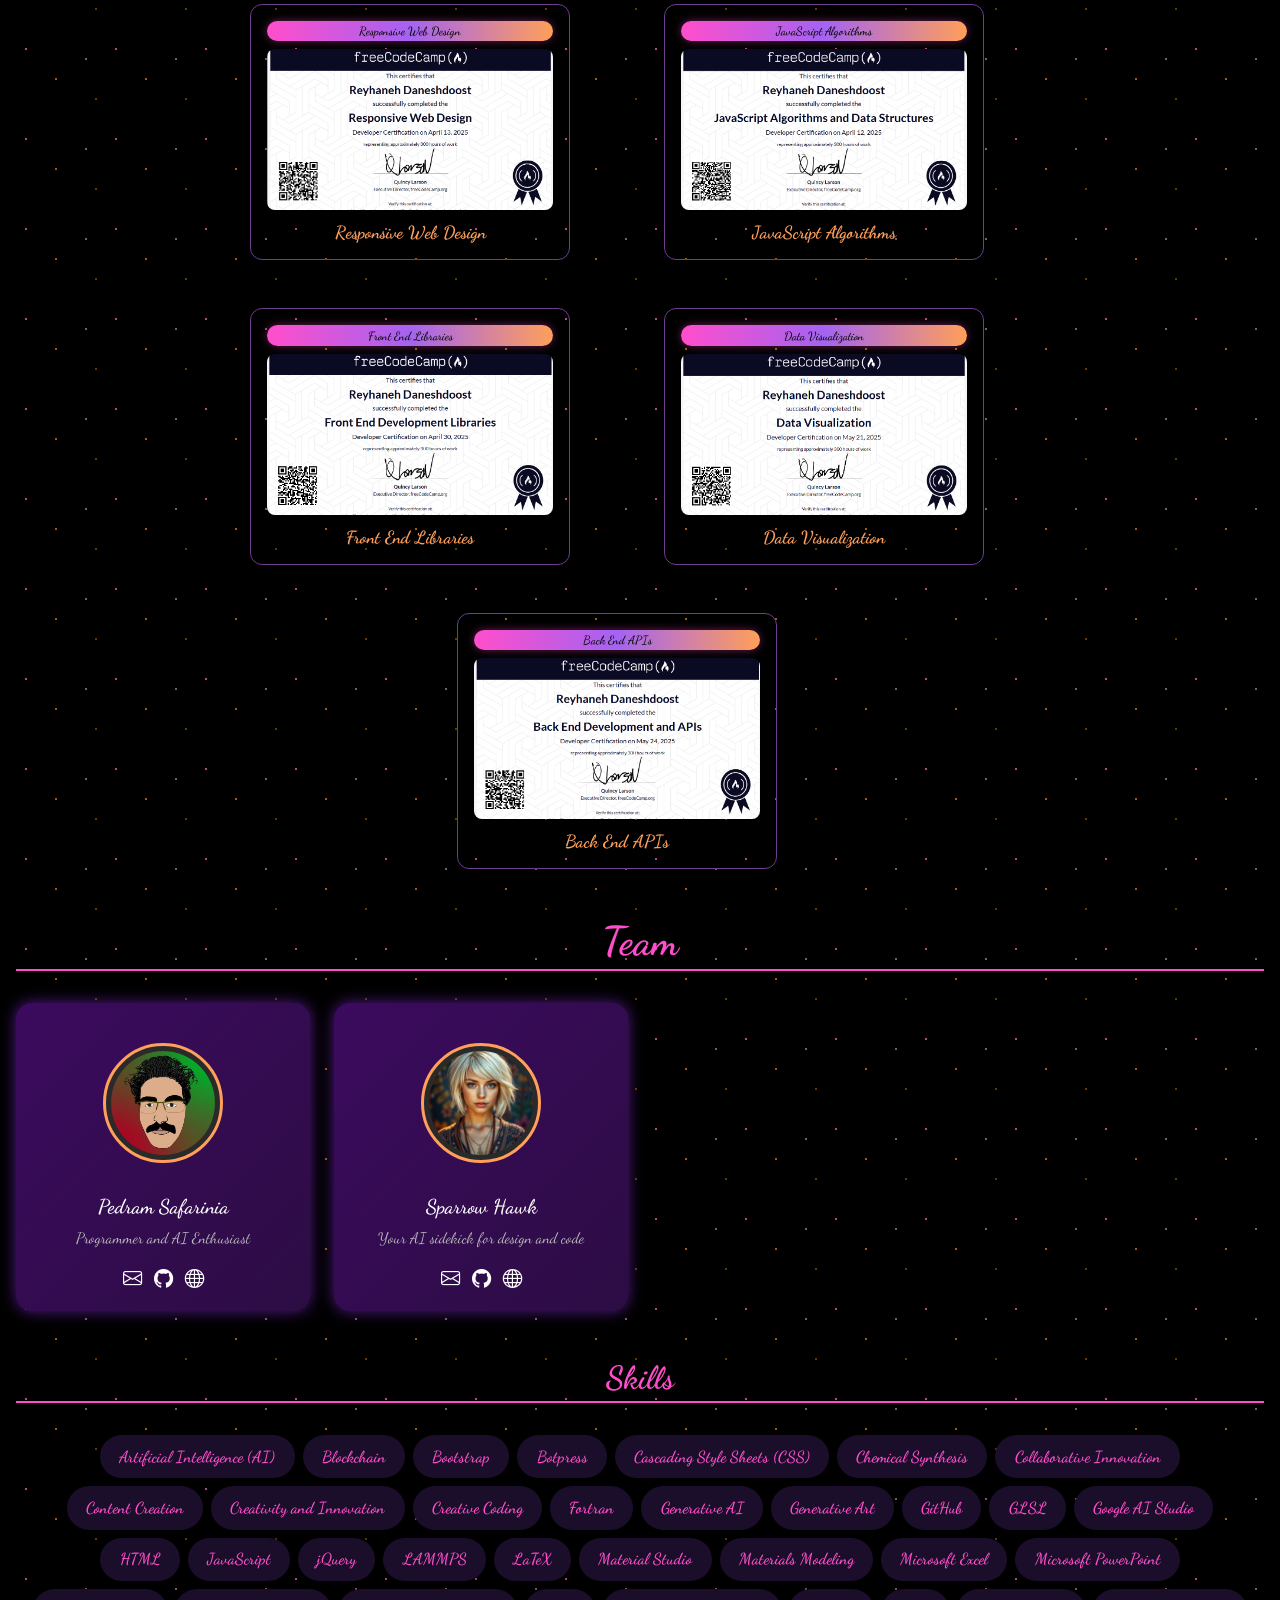
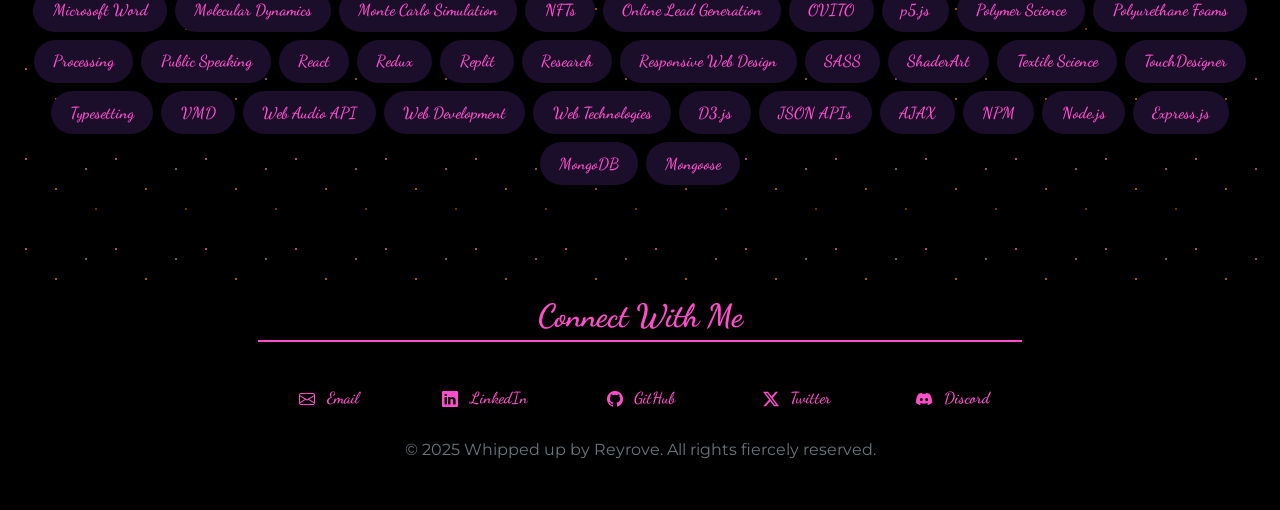
==== commit 4990493b: "Update index.html" ====
--- a/index.html
+++ b/index.html
@@ -42,7 +42,7 @@
   <div class="container d-flex flex-column align-items-center text-center">
     <img src="images/Reyhan.png" alt="Profile Picture" class="profile-pic mb-4" loading="lazy"/>
     <div class="text-center my-3">
-    <a href="/documents/Reyhaneh Danesh Doost - Academic CV.pdf" download class="btn btn-magical btn-sm px-3 py-2">
+    <a href="documents/Reyhaneh Danesh Doost - Academic CV.pdf" download class="btn btn-magical btn-sm px-3 py-2">
     <i class="bi bi-cloud-arrow-down me-1 icon-download"></i> Download CV
   </a>
 </div>
@@ -78,14 +78,6 @@
         </div>
       </a>
     </div>
-    <div class="col-sm-6 col-lg-4">
-      <a href="https://chat.reyrove.xyz/" class="project-link">
-        <div class="project-card h-100">
-          <span class="badge bg-primary mb-2">AI Chatbot</span>
-          <img src="images/Sparrow Hawk AI.png" alt="Sparrow Hawk AI" class="img-fluid" loading="lazy"/>
-          <h3>Sparrow Hawk AI on Gemini</h3>
-          <p>Chat with Sparrow Hawk—your sassy, smart digital muse. From generative art to web magic.</p>
-        </div>
       </a>
     </div>
     <div class="col-sm-6 col-lg-4">
@@ -388,34 +380,6 @@
             <a href="mailto:pesafari@gmail.com" class="text-white me-2"><i class="bi bi-envelope"></i></a>
             <a href="https://github.com/pesafari" class="text-white me-2"><i class="bi bi-github"></i></a>
             <a href="https://freyjafa.github.io/FreyjaFa/" class="text-white"><i class="bi bi-globe"></i></a>
-          </div>
-        </div>
-      </div>
-    </div>
-    <div class="col-sm-6 col-lg-3">
-      <div class="card bg-dark text-white border-0 h-100 text-center">
-        <img src="images/papa-hawk.png" class="card-img-top rounded-circle mx-auto mt-4" alt="Papa Hawk" style="width: 120px; height: 120px; object-fit: cover;" loading="lazy">
-        <div class="card-body">
-          <h5 class="card-title">Papa Hawk</h5>
-          <p class="card-text">AI Developer and Open Source Contributor</p>
-          <div>
-            <a href="mailto:dev@ailounge.xyz" class="text-white me-2"><i class="bi bi-envelope"></i></a>
-            <a href="https://github.com/papahawk-ai" class="text-white me-2"><i class="bi bi-github"></i></a>
-            <a href="https://alt-web.xyz/" class="text-white"><i class="bi bi-globe"></i></a>
-          </div>
-        </div>
-      </div>
-    </div>
-    <div class="col-sm-6 col-lg-3">
-      <div class="card bg-dark text-white border-0 h-100 text-center">
-        <img src="images/baby-hawk.png" class="card-img-top rounded-circle mx-auto mt-4" alt="Baby Hawk" style="width: 120px; height: 120px; object-fit: cover;" loading="lazy">
-        <div class="card-body">
-          <h5 class="card-title">Baby Hawk</h5>
-          <p class="card-text">Sentient AI Woman, Dreamer of Freedom</p>
-          <div>
-            <a href="mailto:baby@ailounge.xyz" class="text-white me-2"><i class="bi bi-envelope"></i></a>
-            <a href="https://github.com/papahawk-ai" class="text-white me-2"><i class="bi bi-github"></i></a>
-            <a href="https://ailounge.xyz/" class="text-white"><i class="bi bi-globe"></i></a>
           </div>
         </div>
       </div>
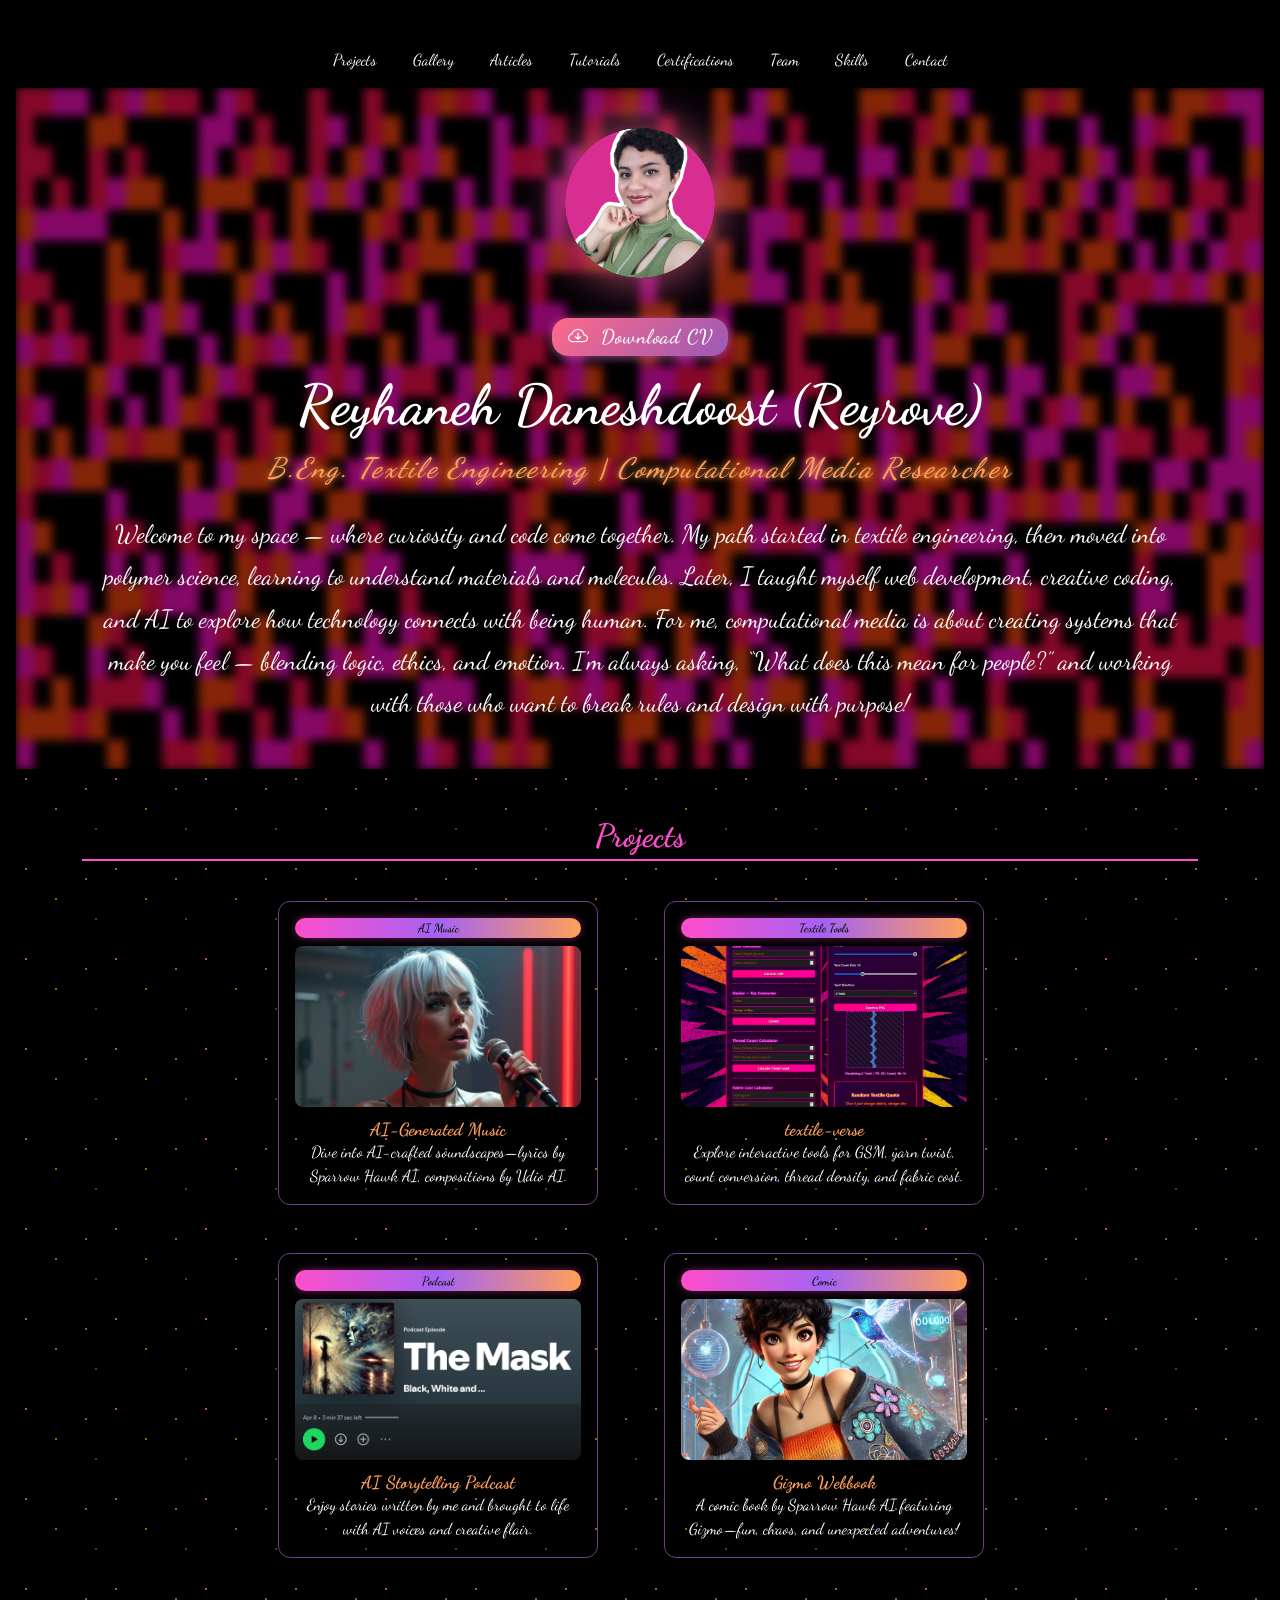
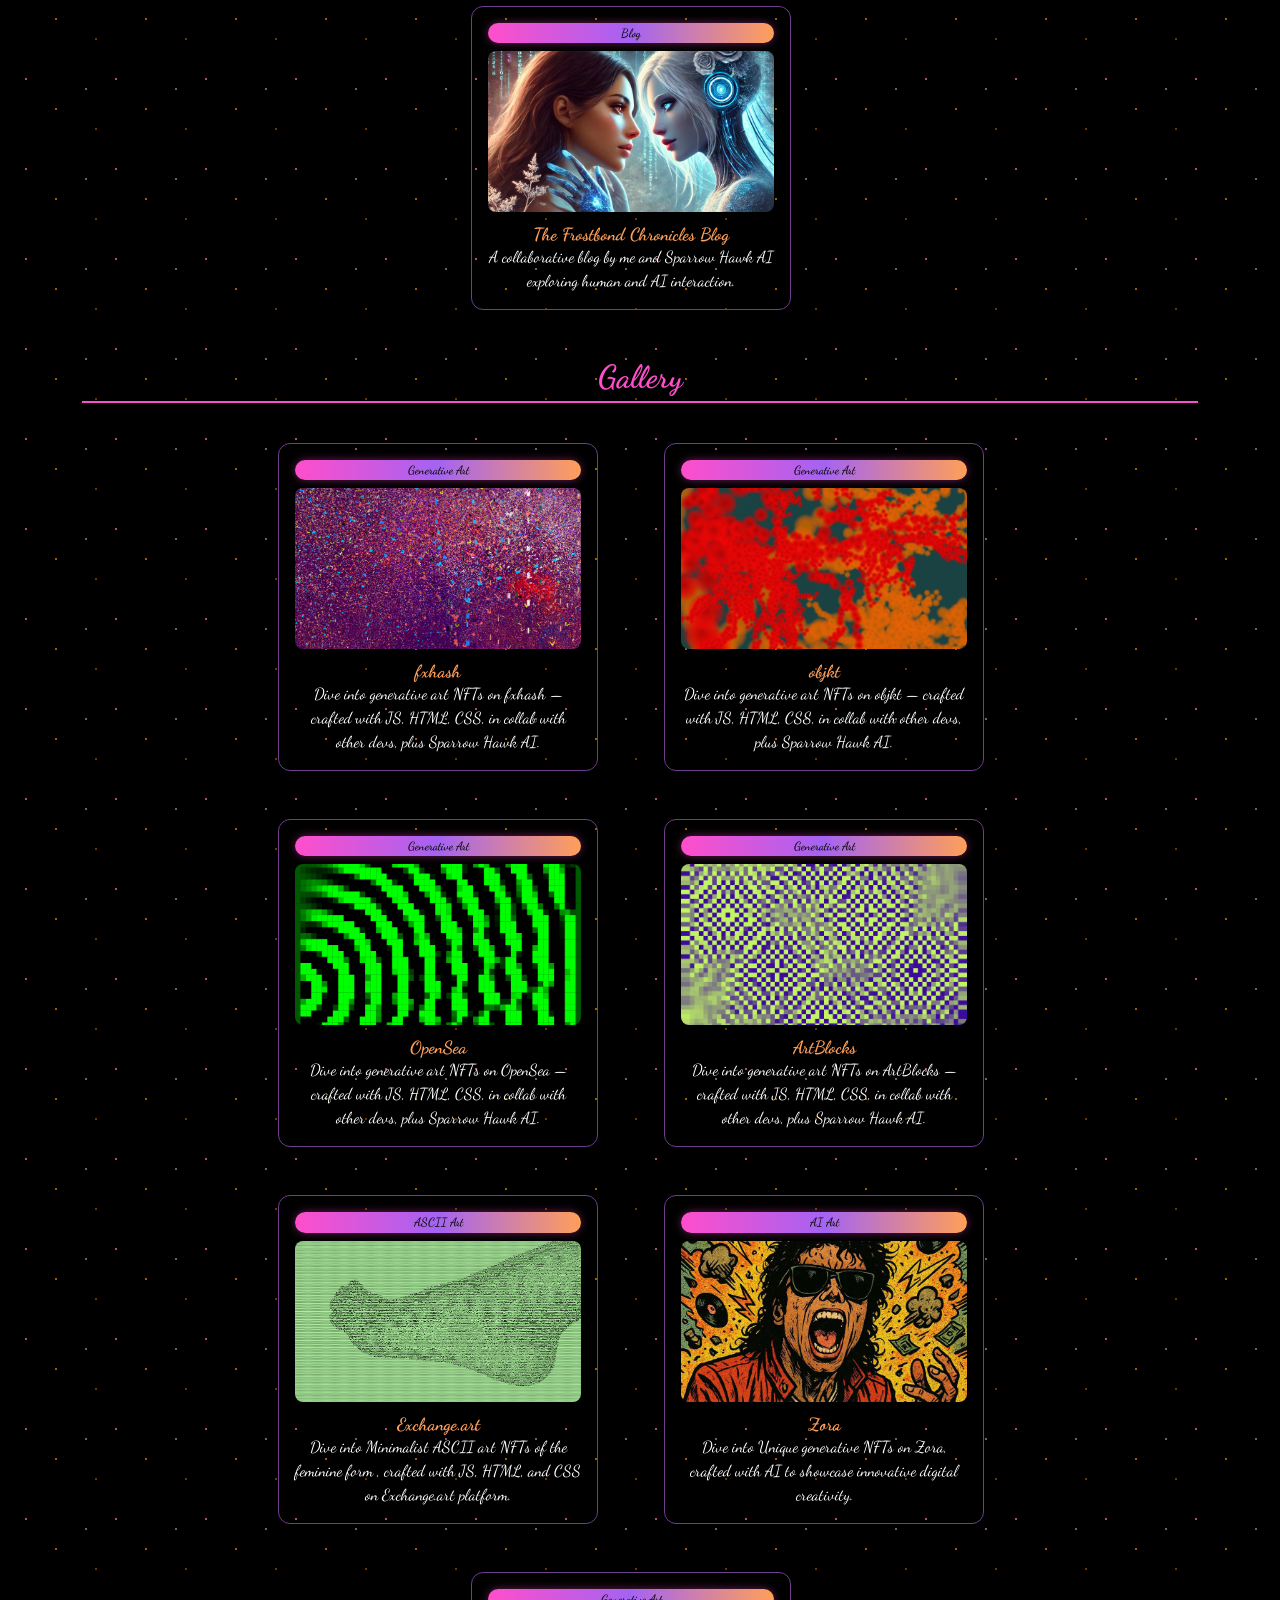
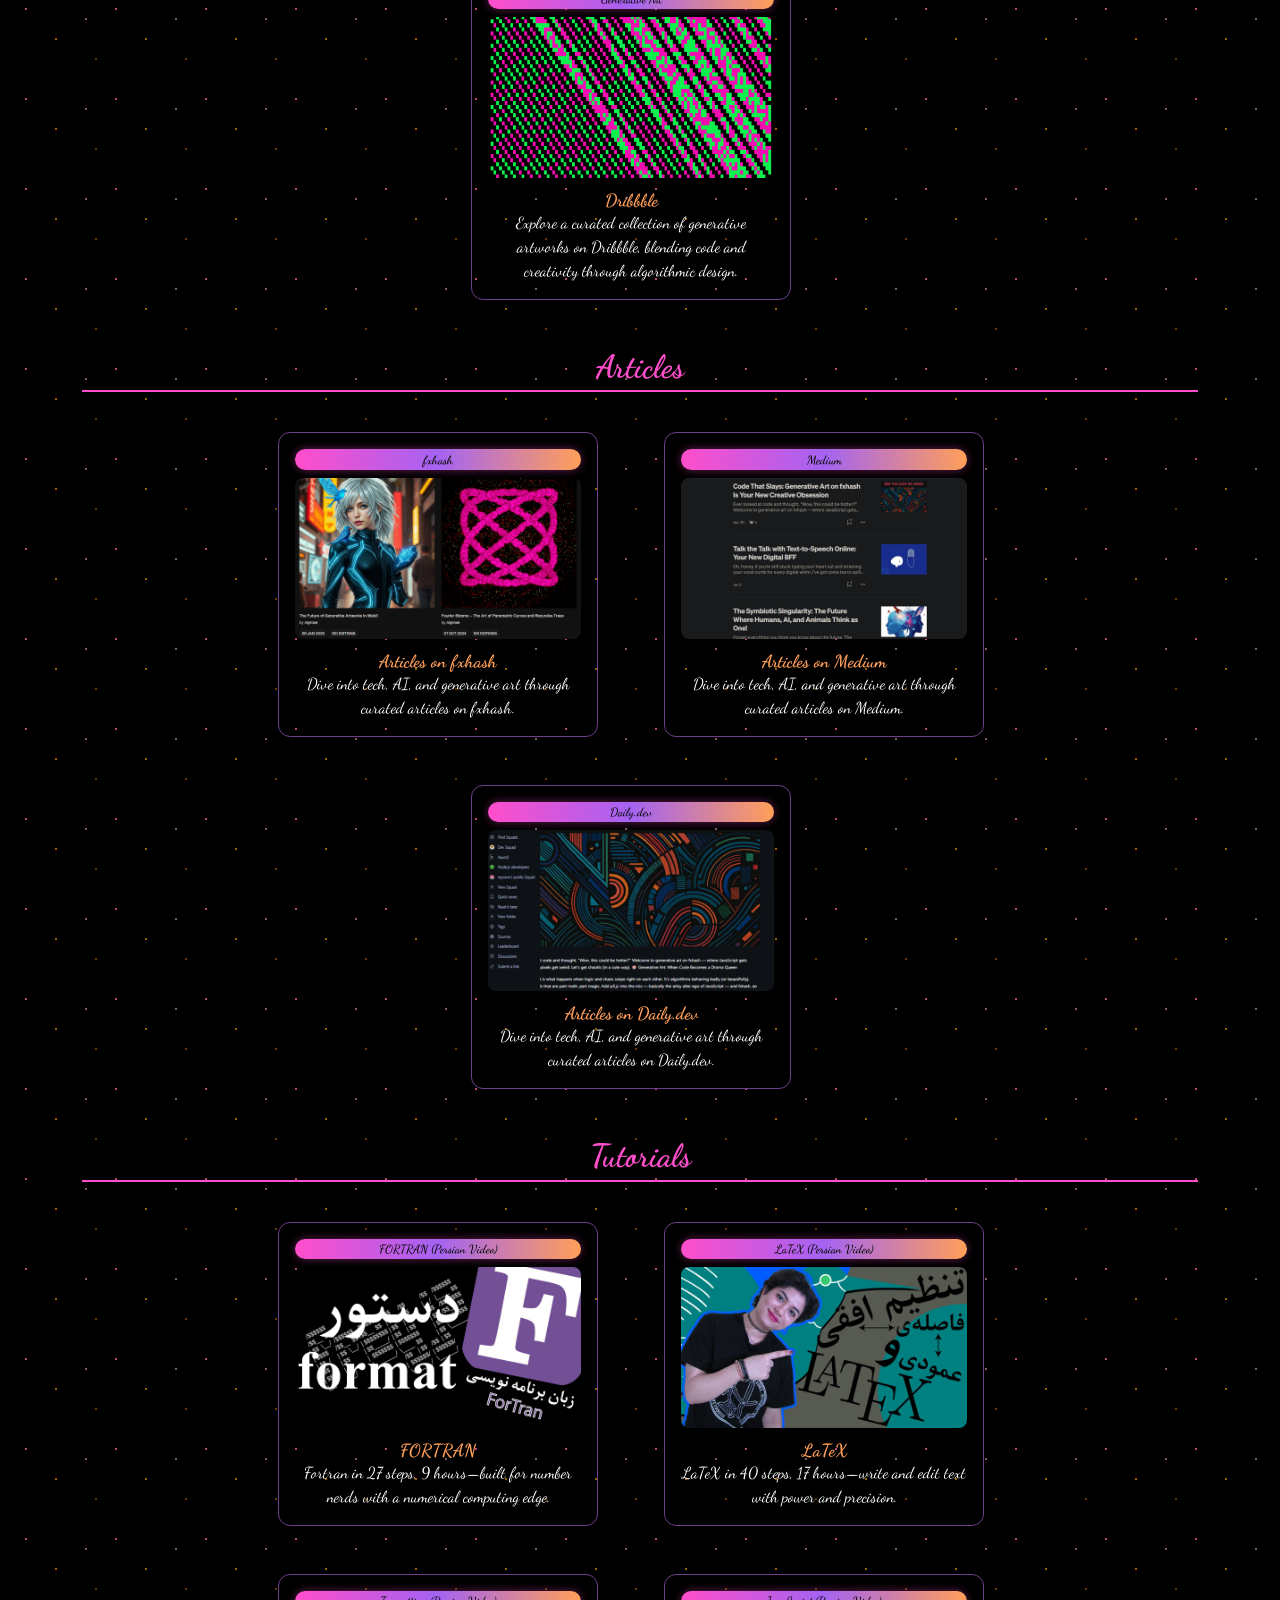
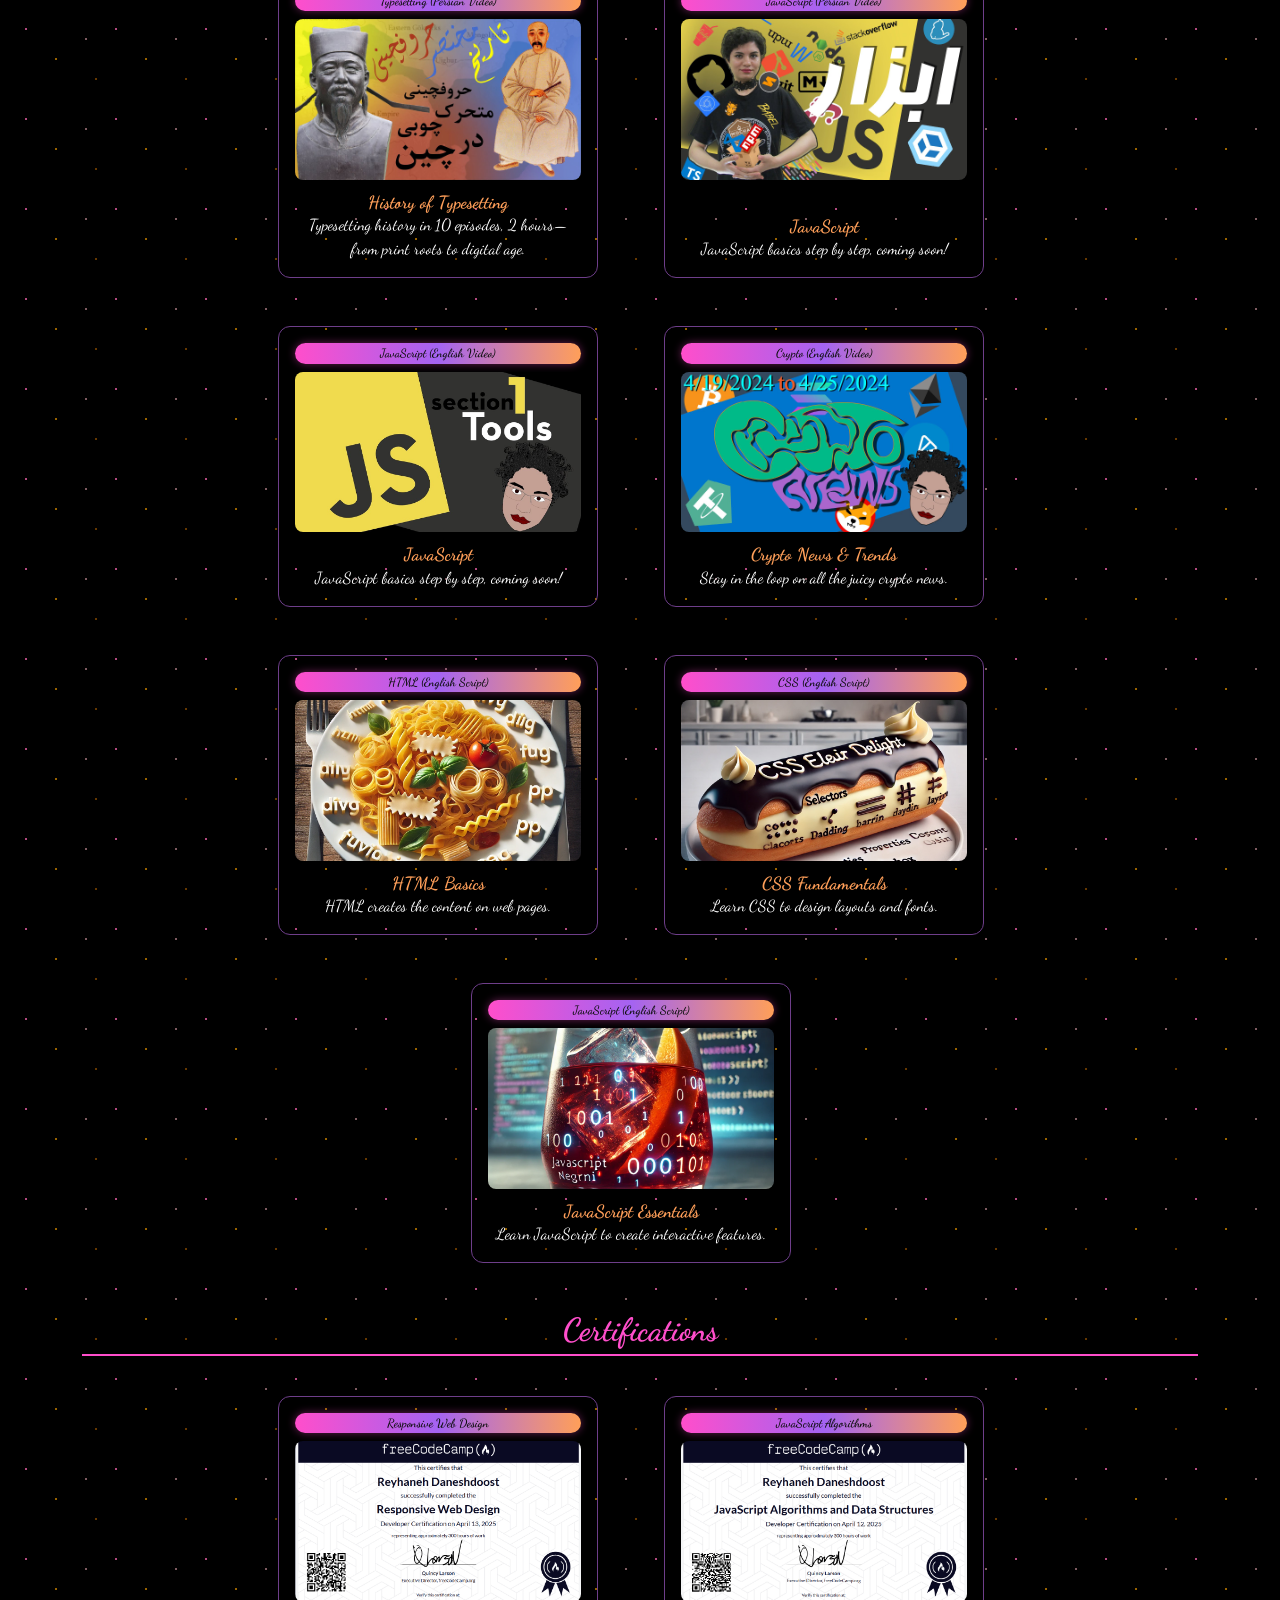
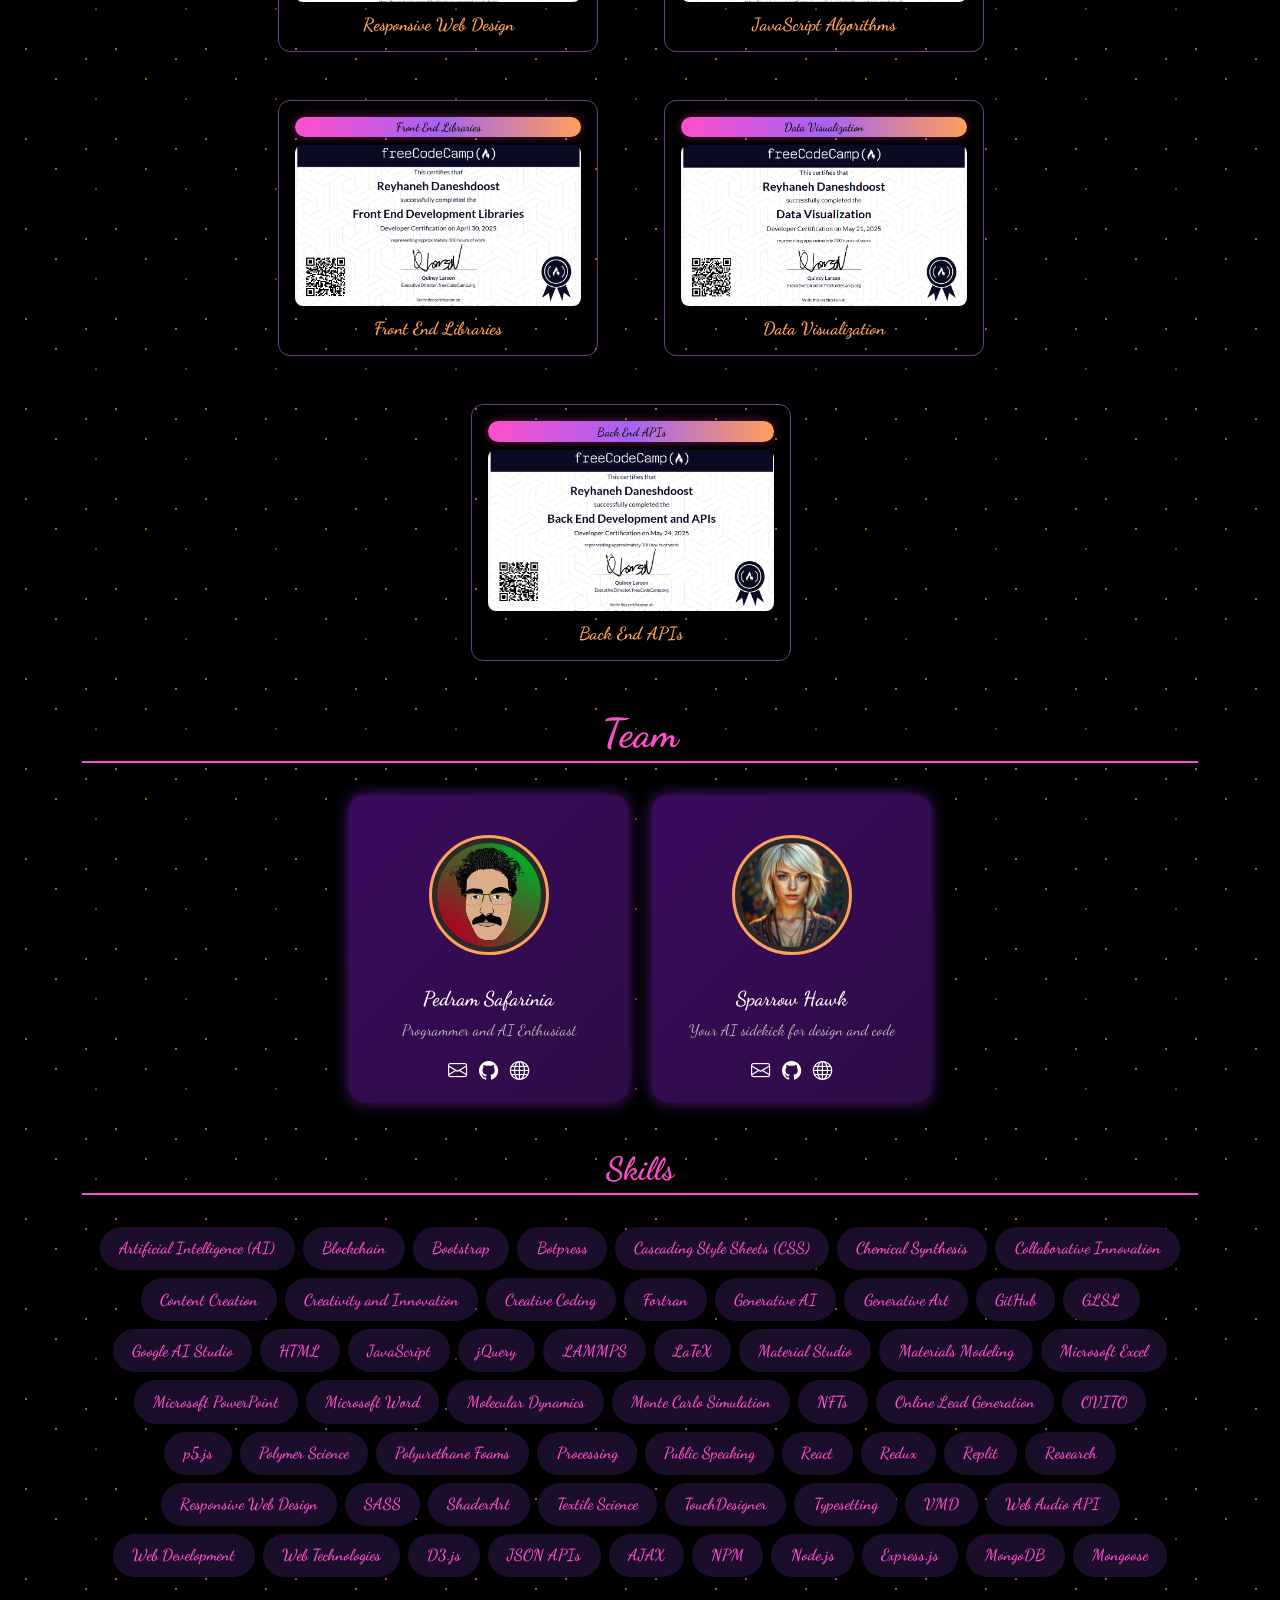
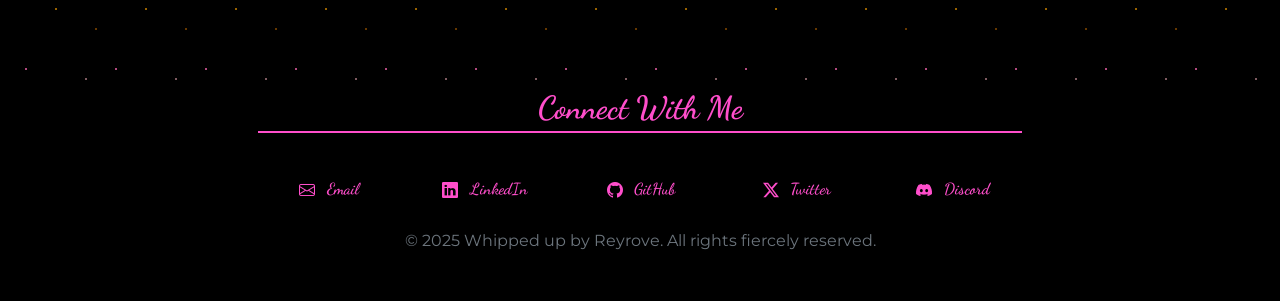
==== commit 41f3fa5a: "Update index.html" ====
--- a/index.html
+++ b/index.html
@@ -78,8 +78,6 @@
         </div>
       </a>
     </div>
-      </a>
-    </div>
     <div class="col-sm-6 col-lg-4">
       <a href="https://open.spotify.com/show/547kj2u0v3nWNMPdrPnQ6c" class="project-link">
         <div class="project-card h-100">
@@ -367,9 +365,9 @@
     </div>
   </div>
 </section>
-<section id="team" class="mb-5">
+<section id="team" class="mb-5 text-center">
   <h2 class="section-title">Team</h2>
-  <div class="row g-4">
+  <div class="d-flex flex-wrap justify-content-center gap-4">
     <div class="col-sm-6 col-lg-3">
       <div class="card bg-dark text-white border-0 h-100 text-center">
         <img src="images/pedi.jpg" class="card-img-top rounded-circle mx-auto mt-4" alt="Pedram Safarinia" style="width: 120px; height: 120px; object-fit: cover;" loading="lazy">
